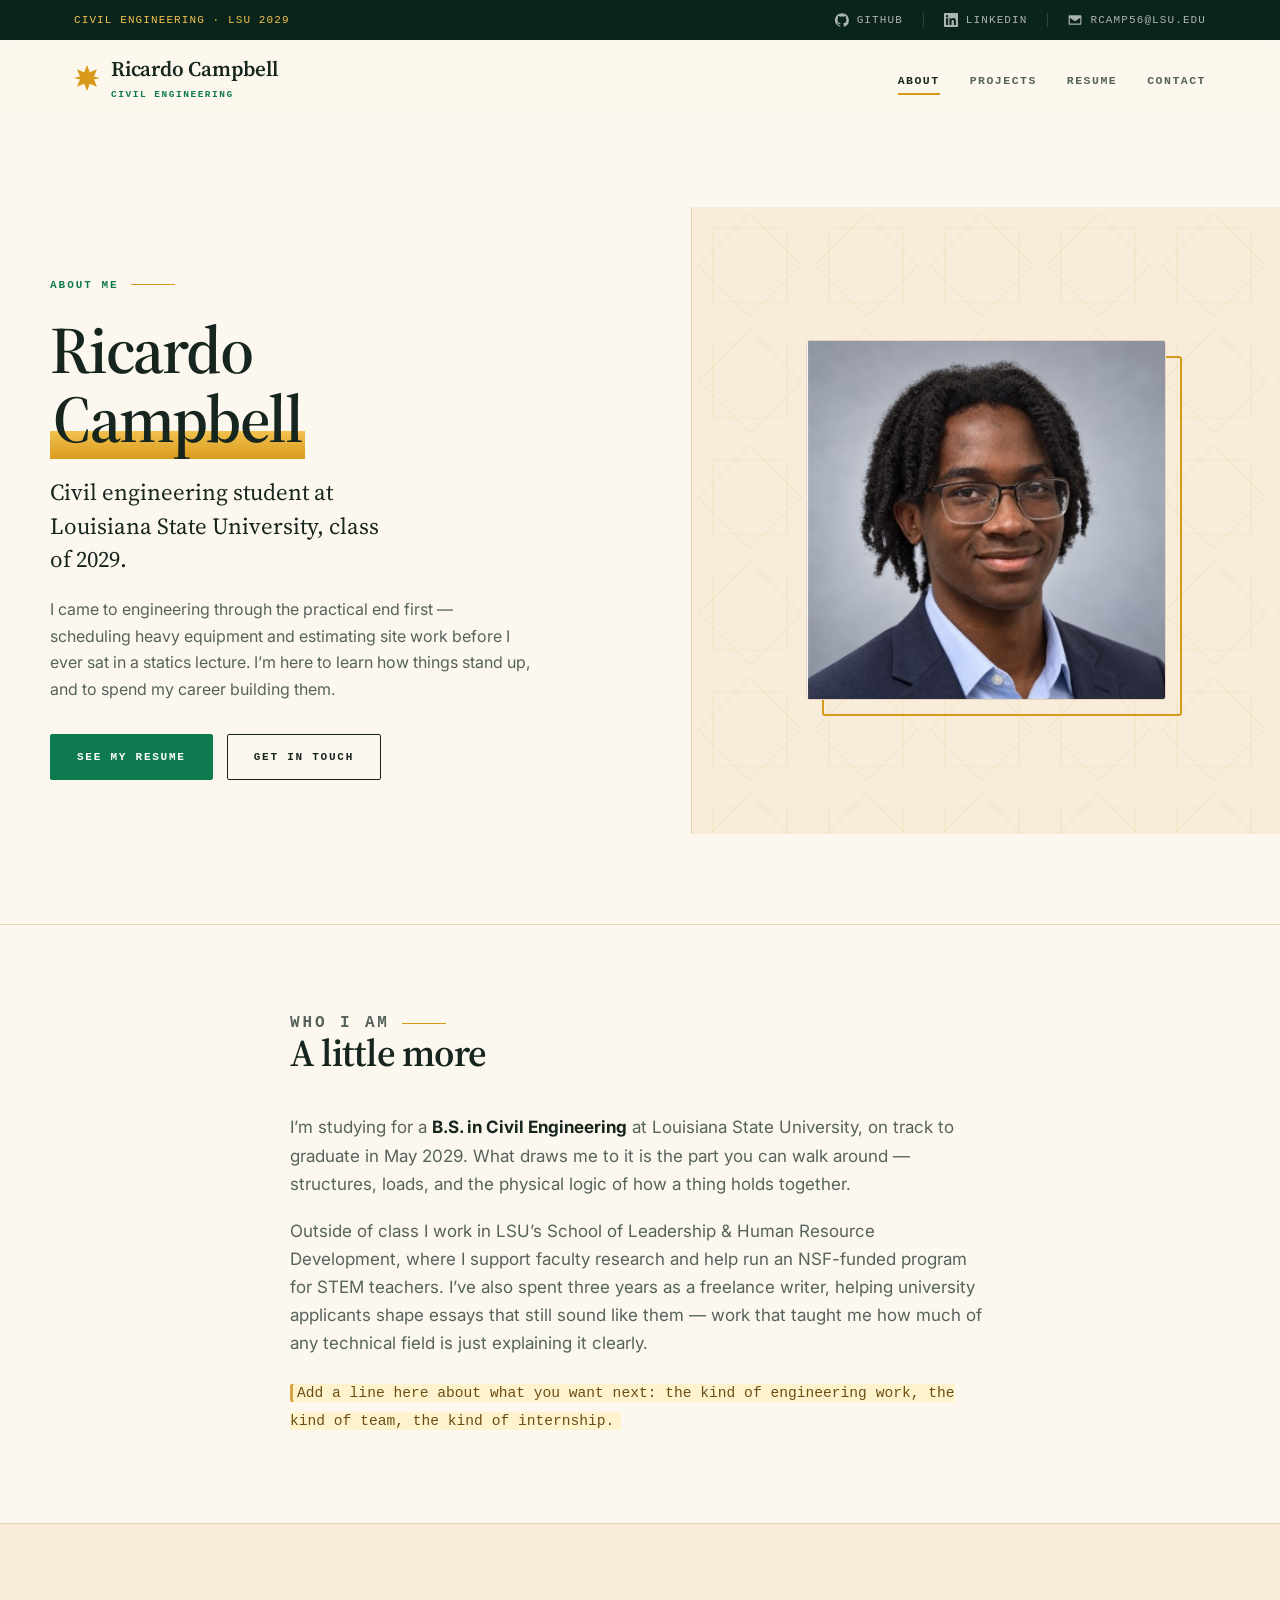
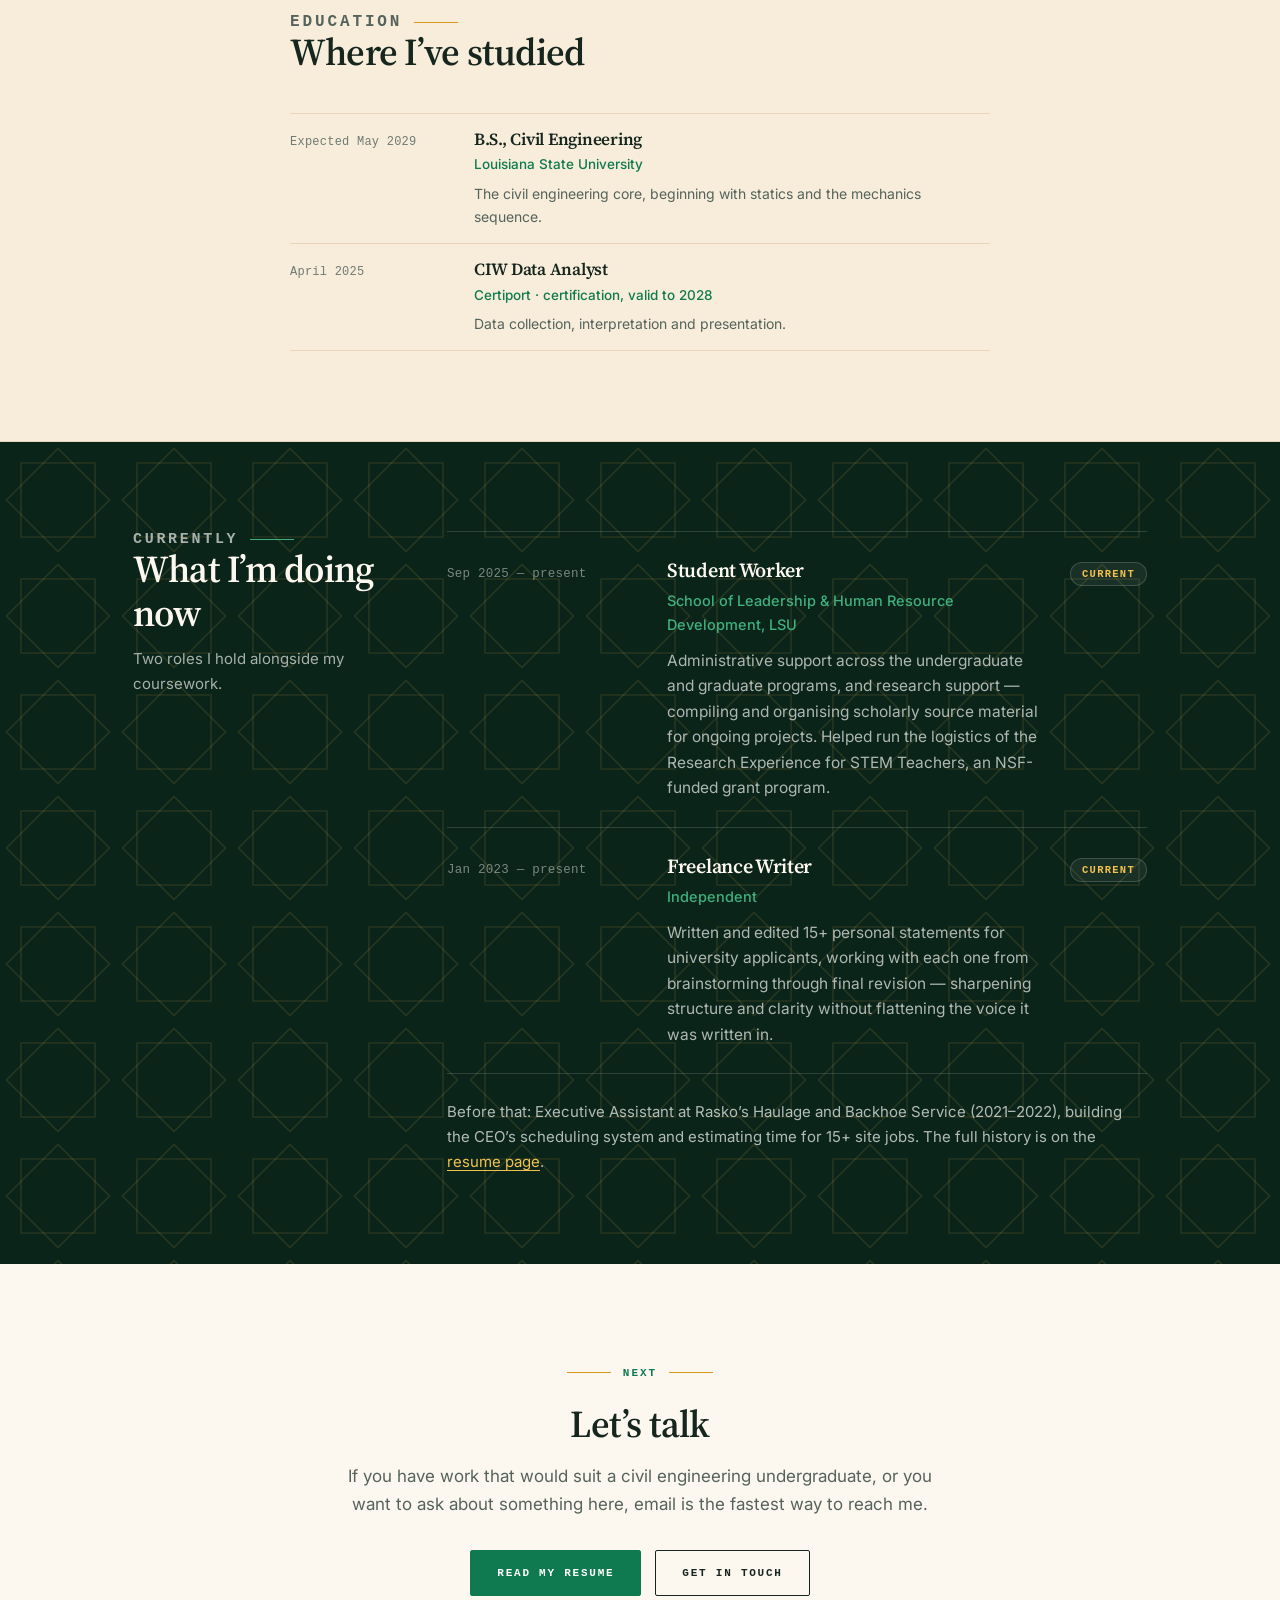
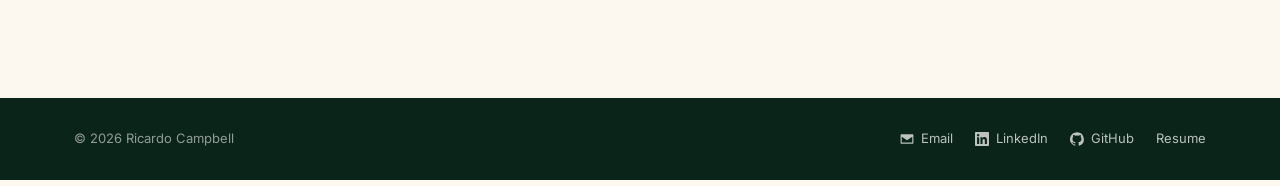
==== index.html @ 8eaf0be9 "Fix two bugs, then add background, width and alignment contrast Bug 1, mine. A nested "-->" inside t" ====
<!DOCTYPE html>
<html lang="en">
<head>
<meta charset="utf-8">
<meta name="viewport" content="width=device-width, initial-scale=1">
<title>Ricardo Campbell — Civil Engineering, LSU</title>
<meta name="description" content="Ricardo Campbell, civil engineering student at Louisiana State University, class of 2029.">
<meta name="robots" content="noindex">
<link rel="icon" href="data:image/svg+xml,<svg xmlns=%22http://www.w3.org/2000/svg%22 viewBox=%220 0 100 100%22><rect width=%22100%22 height=%22100%22 rx=%2218%22 fill=%22%230f7a4f%22/><text x=%2250%22 y=%2272%22 font-size=%2262%22 font-family=%22Georgia,serif%22 font-weight=%22600%22 fill=%22%23f2c14e%22 text-anchor=%22middle%22>R</text></svg>">
<link rel="preconnect" href="https://fonts.googleapis.com">
<link rel="preconnect" href="https://fonts.gstatic.com" crossorigin>
<link rel="stylesheet" href="https://fonts.googleapis.com/css2?family=Inter:wght@400;500;600&family=Source+Serif+4:opsz,wght@8..60,400;8..60,600&display=swap">
<link rel="stylesheet" href="styles.css">
</head>
<body>

<!-- ==================== utility bar ==================== -->
<div class="topbar">
  <div class="wrap">
    <span class="here">Civil Engineering &middot; LSU 2029</span>
    <span class="spacer"></span>
    <a href="https://github.com/Koda876" target="_blank" rel="noopener">
      <svg viewBox="0 0 24 24" aria-hidden="true"><path d="M12 .3a12 12 0 0 0-3.8 23.4c.6.1.8-.3.8-.6v-2c-3.3.7-4-1.6-4-1.6-.6-1.4-1.4-1.8-1.4-1.8-1-.7.1-.7.1-.7 1.2.1 1.8 1.2 1.8 1.2 1 1.8 2.8 1.3 3.5 1 .1-.8.4-1.3.7-1.6-2.7-.3-5.5-1.3-5.5-5.9 0-1.3.5-2.4 1.2-3.2-.1-.3-.5-1.5.1-3.2 0 0 1-.3 3.3 1.2a11.5 11.5 0 0 1 6 0C17.3 4.9 18.3 5.2 18.3 5.2c.6 1.7.2 2.9.1 3.2.8.8 1.2 1.9 1.2 3.2 0 4.6-2.8 5.6-5.5 5.9.4.4.8 1.1.8 2.2v3.3c0 .3.2.7.8.6A12 12 0 0 0 12 .3Z"/></svg>
      GitHub
    </a>
    <span class="sep"></span>
    <a href="https://www.linkedin.com/in/ricardo-campbell-84b669419/" target="_blank" rel="noopener">
      <svg viewBox="0 0 24 24" aria-hidden="true"><path d="M20.45 20.45h-3.56v-5.57c0-1.33-.02-3.04-1.85-3.04-1.85 0-2.14 1.45-2.14 2.94v5.67H9.35V9h3.41v1.56h.05a3.74 3.74 0 0 1 3.37-1.85c3.6 0 4.27 2.37 4.27 5.46v6.28ZM5.34 7.43a2.07 2.07 0 1 1 0-4.14 2.07 2.07 0 0 1 0 4.14Zm1.78 13.02H3.55V9h3.57v11.45ZM22.22 0H1.77C.79 0 0 .77 0 1.72v20.56C0 23.23.79 24 1.77 24h20.45c.98 0 1.78-.77 1.78-1.72V1.72C24 .77 23.2 0 22.22 0Z"/></svg>
      LinkedIn
    </a>
    <span class="sep"></span>
    <a class="mail" href="mailto:rcamp56@lsu.edu">
      <svg viewBox="0 0 24 24" aria-hidden="true"><path d="M2 4h20a1 1 0 0 1 1 1v14a1 1 0 0 1-1 1H2a1 1 0 0 1-1-1V5a1 1 0 0 1 1-1Zm10 7.44L3.6 6H20.4L12 11.44ZM3 8.13V18h18V8.13l-9 5.83-9-5.83Z"/></svg>
      rcamp56@lsu.edu
    </a>
  </div>
</div>

<!-- ==================== masthead ==================== -->
<header class="masthead" id="masthead">
  <div class="wrap">
    <a class="wordmark" href="index.html">
      <!-- eight-point star, the same motif that tiles the patterned panels -->
      <svg viewBox="0 0 48 48" aria-hidden="true"><path d="M24 0l5.2 13.6L42.4 8 37 21.2 48 24l-11 2.8 5.4 13.2-13.2-5.6L24 48l-5.2-13.6L5.6 40 11 26.8 0 24l11-2.8L5.6 8l13.2 5.6L24 0z"/></svg>
      <span>
        <span class="wm-name">Ricardo Campbell</span>
        <span class="wm-sub">Civil Engineering</span>
      </span>
    </a>

    <button class="menu-btn" id="menu-btn" aria-expanded="false" aria-controls="mast-nav">
      <span class="bars" aria-hidden="true"><i></i><i></i><i></i></span> Menu
    </button>

    <nav class="mast-nav" id="mast-nav" aria-label="Main">
      <ul>
        <li><a href="index.html" aria-current="page">About</a></li>
        <li><a href="projects.html">Projects</a></li>
        <li><a href="resume.html">Resume</a></li>
        <li><a href="contact.html">Contact</a></li>
      </ul>
    </nav>
  </div>
</header>

<main>

  <!-- ==================== hero (animates on load, not on scroll) ==================== -->
  <section class="hero">
    <div class="hero-text">
      <p class="eyebrow">About me</p>
      <h1>Ricardo <span class="swash">Campbell</span></h1>
      <p class="lede">
        Civil engineering student at Louisiana State University, class of 2029.
      </p>
      <p class="intro">
        I came to engineering through the practical end first &mdash; scheduling heavy
        equipment and estimating site work before I ever sat in a statics lecture.
        I&rsquo;m here to learn how things stand up, and to spend my career building them.
      </p>
      <div class="btn-row">
        <a class="btn" href="resume.html">See my resume</a>
        <a class="btn ghost" href="contact.html">Get in touch</a>
      </div>
    </div>

    <div class="hero-photo">
      <div class="portrait-frame">
        <img class="portrait" src="assets/portrait.jpg" alt="Ricardo Campbell" width="400" height="400">
      </div>
    </div>
  </section>

  <!-- ==================== about ==================== -->
  <section id="about">
    <div class="wrap narrow">
      <div class="sec-head reveal">
        <p class="sec-label">Who I am</p>
        <h2>A little more</h2>
      </div>

      <div class="prose reveal">
        <p>
          I&rsquo;m studying for a <strong>B.S. in Civil Engineering</strong> at Louisiana
          State University, on track to graduate in May 2029. What draws me to it is the
          part you can walk around &mdash; structures, loads, and the physical logic of how
          a thing holds together.
        </p>
        <p>
          Outside of class I work in LSU&rsquo;s School of Leadership &amp; Human Resource
          Development, where I support faculty research and help run an NSF-funded program
          for STEM teachers. I&rsquo;ve also spent three years as a freelance writer, helping
          university applicants shape essays that still sound like them &mdash; work that
          taught me how much of any technical field is just explaining it clearly.
        </p>
        <p>
          <span class="todo">Add a line here about what you want next: the kind of
          engineering work, the kind of team, the kind of internship.</span>
        </p>
      </div>
    </div>
  </section>

  <!-- ==================== education: the cream step ==================== -->
  <section class="sec-cream" id="education">
    <div class="wrap narrow">
      <div class="sec-head reveal">
        <p class="sec-label">Education</p>
        <h2>Where I&rsquo;ve studied</h2>
      </div>

      <div class="entries compact" data-stagger>
        <div class="entry reveal">
          <div class="when">Expected May 2029</div>
          <div>
            <h3>B.S., Civil Engineering</h3>
            <div class="org">Louisiana State University</div>
            <p>The civil engineering core, beginning with statics and the mechanics sequence.</p>
          </div>
        </div>

        <div class="entry reveal">
          <div class="when">April 2025</div>
          <div>
            <h3>CIW Data Analyst</h3>
            <div class="org">Certiport &middot; certification, valid to 2028</div>
            <p>Data collection, interpretation and presentation.</p>
          </div>
        </div>
      </div>
    </div>
  </section>

  <!-- ==================== currently: the dark step, heading offset left ==================== -->
  <section class="band" id="work">
    <div class="wrap split-head">
      <div class="col-head reveal">
        <p class="sec-label">Currently</p>
        <h2>What I&rsquo;m doing now</h2>
        <p>Two roles I hold alongside my coursework.</p>
      </div>

      <div class="col-body">
      <div class="entries" data-stagger>
        <div class="entry reveal">
          <div class="when">Sep 2025 &mdash; present</div>
          <div>
            <h3>Student Worker</h3>
            <div class="org">School of Leadership &amp; Human Resource Development, LSU</div>
            <p>
              Administrative support across the undergraduate and graduate programs, and
              research support &mdash; compiling and organising scholarly source material for
              ongoing projects. Helped run the logistics of the Research Experience for
              STEM Teachers, an NSF-funded grant program.
            </p>
          </div>
          <div class="badge">Current</div>
        </div>

        <div class="entry reveal">
          <div class="when">Jan 2023 &mdash; present</div>
          <div>
            <h3>Freelance Writer</h3>
            <div class="org">Independent</div>
            <p>
              Written and edited 15+ personal statements for university applicants, working
              with each one from brainstorming through final revision &mdash; sharpening
              structure and clarity without flattening the voice it was written in.
            </p>
          </div>
          <div class="badge">Current</div>
        </div>
      </div>

      <div class="prose reveal" style="margin-top:26px; font-size:15px">
        <p>
          Before that: Executive Assistant at Rasko&rsquo;s Haulage and Backhoe Service
          (2021&ndash;2022), building the CEO&rsquo;s scheduling system and estimating time
          for 15+ site jobs. The full history is on the
          <a href="resume.html">resume page</a>.
        </p>
      </div>
      </div>
    </div>
  </section>

  <!-- ==================== closer: centred, breaking the left margin ==================== -->
  <section class="cta">
    <div class="wrap narrow centered reveal">
      <p class="sec-label">Next</p>
      <h2>Let&rsquo;s talk</h2>
      <div class="prose">
        <p>
          If you have work that would suit a civil engineering undergraduate, or you
          want to ask about something here, email is the fastest way to reach me.
        </p>
      </div>
      <div class="btn-row">
        <a class="btn" href="resume.html">Read my resume</a>
        <a class="btn ghost" href="contact.html">Get in touch</a>
      </div>
    </div>
  </section>

</main>

<footer>
  <div class="wrap">
    <span>&copy; 2026 Ricardo Campbell</span>
    <div class="foot-links">
      <a href="mailto:rcamp56@lsu.edu">
        <svg viewBox="0 0 24 24" aria-hidden="true"><path d="M2 4h20a1 1 0 0 1 1 1v14a1 1 0 0 1-1 1H2a1 1 0 0 1-1-1V5a1 1 0 0 1 1-1Zm10 7.44L3.6 6H20.4L12 11.44ZM3 8.13V18h18V8.13l-9 5.83-9-5.83Z"/></svg>
        Email
      </a>
      <a href="https://www.linkedin.com/in/ricardo-campbell-84b669419/" target="_blank" rel="noopener">
        <svg viewBox="0 0 24 24" aria-hidden="true"><path d="M20.45 20.45h-3.56v-5.57c0-1.33-.02-3.04-1.85-3.04-1.85 0-2.14 1.45-2.14 2.94v5.67H9.35V9h3.41v1.56h.05a3.74 3.74 0 0 1 3.37-1.85c3.6 0 4.27 2.37 4.27 5.46v6.28ZM5.34 7.43a2.07 2.07 0 1 1 0-4.14 2.07 2.07 0 0 1 0 4.14Zm1.78 13.02H3.55V9h3.57v11.45ZM22.22 0H1.77C.79 0 0 .77 0 1.72v20.56C0 23.23.79 24 1.77 24h20.45c.98 0 1.78-.77 1.78-1.72V1.72C24 .77 23.2 0 22.22 0Z"/></svg>
        LinkedIn
      </a>
      <a href="https://github.com/Koda876" target="_blank" rel="noopener">
        <svg viewBox="0 0 24 24" aria-hidden="true"><path d="M12 .3a12 12 0 0 0-3.8 23.4c.6.1.8-.3.8-.6v-2c-3.3.7-4-1.6-4-1.6-.6-1.4-1.4-1.8-1.4-1.8-1-.7.1-.7.1-.7 1.2.1 1.8 1.2 1.8 1.2 1 1.8 2.8 1.3 3.5 1 .1-.8.4-1.3.7-1.6-2.7-.3-5.5-1.3-5.5-5.9 0-1.3.5-2.4 1.2-3.2-.1-.3-.5-1.5.1-3.2 0 0 1-.3 3.3 1.2a11.5 11.5 0 0 1 6 0C17.3 4.9 18.3 5.2 18.3 5.2c.6 1.7.2 2.9.1 3.2.8.8 1.2 1.9 1.2 3.2 0 4.6-2.8 5.6-5.5 5.9.4.4.8 1.1.8 2.2v3.3c0 .3.2.7.8.6A12 12 0 0 0 12 .3Z"/></svg>
        GitHub
      </a>
      <a href="resume.html">Resume</a>
    </div>
  </div>
</footer>

<script src="site.js"></script>
</body>
</html>
---- styles.css ----
/* Ricardo Campbell — portfolio. Shared by every page.

   Layout: a dark utility bar, a wordmark masthead with the navigation in the
   corner, a split hero, then a reading column of roughly 748px. The hero and the
   full-bleed bands keep the wide container; running text does not.

   Motion: reveals on scroll and a sequenced hero on load, all CSS transitions
   and transforms. Nothing moves while you read. Everything is opt-in behind
   prefers-reduced-motion: no-preference, so a reader who asks for less motion
   gets the finished page with no animation at all.

   Colour: Jamaican green and gold, desert parchment, and the lapis-teal of Gulf
   tilework, with a girih eight-point star. Every colour is a custom property
   below, so the whole site re-skins from these few lines. */

:root {
  /* paper */
  --paper:    #fdf8ef;
  --paper-2:  #f7edda;
  --paper-3:  #f2e4cb;
  --line:     #e6d5b8;
  --card:     #fffdf8;

  /* ink */
  --ink:      #16261f;
  --ink-2:    #0b2419;
  --muted:    #55635c;
  --faint:    #6f7a74;

  /* accents. gold is a fill, never small text — use --gold-ink for that. */
  --green:     #0f7a4f;
  --green-lit: #3fb07e;
  --gold:      #d99a1c;
  --gold-lit:  #f2c14e;
  --gold-ink:  #8f6205;
  --lapis:     #17667f;
  --clay:      #a04a26;

  --font-display: "Source Serif 4", "Source Serif Pro", Georgia, serif;
  --font-sans: Inter, system-ui, -apple-system, "Segoe UI", sans-serif;
  --font-mono: ui-monospace, SFMono-Regular, Menlo, Consolas, monospace;

  --nav-h: 77px;       /* sticky masthead, incl. its hairline */
  --wrap: 1180px;      /* chrome, hero, full-bleed bands */
  --measure: 748px;    /* running text: the reading column */
  --gutter: 24px;
  /* left edge of the centred container, used to line the hero text up with it */
  --edge: max(var(--gutter), (100vw - var(--wrap)) / 2);

  /* motion */
  --ease: cubic-bezier(0.16, 0.84, 0.44, 1);
  --reveal: 460ms;
  --hover: 200ms;
  --step: 70ms;        /* stagger between siblings */
}

*, *::before, *::after { box-sizing: border-box; }

html { scroll-behavior: smooth; scroll-padding-top: calc(var(--nav-h) + 16px); }

body {
  margin: 0;
  font: 17px/1.65 var(--font-sans);
  color: var(--ink);
  background: var(--paper);
  -webkit-font-smoothing: antialiased;
  overflow-x: hidden;
}

img { max-width: 100%; height: auto; display: block; }
a { color: inherit; }

.wrap { max-width: var(--wrap); margin: 0 auto; padding: 0 var(--gutter); }
.wrap.narrow { max-width: var(--measure); }

/* ================= motion =================

   Scoped to html.js so a reader without JavaScript never meets a hidden
   element, and to prefers-reduced-motion: no-preference so the reduced-motion
   path is simply the finished page. There is no separate "turn it off" rule to
   forget — the animation is never applied in the first place. */

@media (prefers-reduced-motion: no-preference) {

  html.js .reveal {
    opacity: 0;
    transform: translateY(20px);
    transition:
      opacity var(--reveal) var(--ease),
      transform var(--reveal) var(--ease);
    transition-delay: calc(var(--i, 0) * var(--step));
    will-change: opacity, transform;
  }
  html.js .reveal.in { opacity: 1; transform: none; }
  /* once it has arrived, stop claiming a compositor layer */
  html.js .reveal.in { will-change: auto; }

  /* the hero runs on load, in sequence, rather than waiting for a scroll */
  @keyframes rise {
    from { opacity: 0; transform: translateY(20px); }
    to   { opacity: 1; transform: none; }
  }
  html.js .hero-text > *,
  html.js .hero-photo .portrait-frame {
    opacity: 0;
    animation: rise var(--reveal) var(--ease) forwards;
  }
  html.js .hero-text > *:nth-child(1) { animation-delay:  60ms; }
  html.js .hero-text > *:nth-child(2) { animation-delay: 130ms; }
  html.js .hero-text > *:nth-child(3) { animation-delay: 200ms; }
  html.js .hero-text > *:nth-child(4) { animation-delay: 270ms; }
  html.js .hero-text > *:nth-child(5) { animation-delay: 340ms; }
  html.js .hero-photo .portrait-frame { animation-delay: 160ms; }
}

/* ================= utility bar ================= */

.topbar {
  background: var(--ink-2); color: #ffffffa8;
  font: 11px var(--font-mono); letter-spacing: 0.1em; text-transform: uppercase;
}
.topbar .wrap { display: flex; align-items: center; gap: 20px; min-height: 40px; }
.topbar .spacer { flex: 1; }
.topbar a {
  color: #ffffffa8; text-decoration: none; display: inline-flex; align-items: center; gap: 8px;
  transition: color var(--hover) var(--ease);
}
.topbar a:hover { color: var(--gold-lit); }
.topbar .sep { width: 1px; height: 14px; background: #ffffff26; }
.topbar svg { width: 14px; height: 14px; fill: currentColor; }
.topbar .here { color: var(--gold-lit); }

@media (max-width: 820px) {
  .topbar .wrap { min-height: 38px; justify-content: center; }
  .topbar .here, .topbar .sep, .topbar .mail, .topbar .spacer { display: none; }
}

/* ================= masthead ================= */

.masthead {
  position: sticky; top: 0; z-index: 60;
  background: color-mix(in srgb, var(--paper) 90%, transparent);
  backdrop-filter: saturate(160%) blur(10px);
  border-bottom: 1px solid transparent;
  transition: border-color var(--hover) var(--ease);
}
.masthead.scrolled { border-bottom-color: var(--line); }
.masthead .wrap { display: flex; align-items: center; gap: 24px; min-height: 76px; }

.wordmark { display: inline-flex; align-items: center; gap: 11px; text-decoration: none; }
.wordmark svg { width: 26px; height: 26px; fill: var(--gold); flex: none; }
.wordmark .wm-name { font: 600 21px/1 var(--font-display); letter-spacing: -0.01em; }
.wordmark .wm-sub {
  display: block; font: 600 9.5px var(--font-mono); letter-spacing: 0.16em;
  text-transform: uppercase; color: var(--green); margin-top: 5px;
}

.mast-nav { margin-left: auto; }
.mast-nav ul { list-style: none; display: flex; align-items: center; gap: 30px; margin: 0; padding: 0; }
.mast-nav a {
  position: relative;
  font: 600 11.5px var(--font-mono); letter-spacing: 0.13em; text-transform: uppercase;
  color: var(--muted); text-decoration: none; padding: 6px 0 8px;
  transition: color var(--hover) var(--ease);
}
/* the underline slides out from the left rather than appearing all at once */
.mast-nav a::after {
  content: ""; position: absolute; left: 0; right: 0; bottom: 0; height: 2px;
  background: var(--gold); transform: scaleX(0); transform-origin: left;
  transition: transform var(--hover) var(--ease);
}
.mast-nav a:hover, .mast-nav a[aria-current="page"] { color: var(--ink); }
.mast-nav a:hover::after, .mast-nav a[aria-current="page"]::after { transform: scaleX(1); }

.menu-btn {
  display: none; margin-left: auto; align-items: center; gap: 10px;
  background: none; border: 0; cursor: pointer; padding: 8px 0;
  font: 600 11.5px var(--font-mono); letter-spacing: 0.13em; text-transform: uppercase; color: var(--ink);
}
.menu-btn .bars { display: grid; gap: 4px; }
.menu-btn .bars i { display: block; width: 22px; height: 2px; background: var(--ink); }

@media (max-width: 820px) {
  :root { --nav-h: 65px; }
  .masthead .wrap { min-height: 64px; }
  .menu-btn { display: inline-flex; }
  .mast-nav {
    display: none; position: absolute; left: 0; right: 0; top: 100%;
    background: var(--paper); border-bottom: 1px solid var(--line);
    padding: 8px var(--gutter) 18px;
  }
  .mast-nav.open { display: block; }
  .mast-nav ul { flex-direction: column; align-items: stretch; gap: 0; }
  .mast-nav a { display: block; padding: 14px 0; border-bottom: 1px solid var(--line); }
  .mast-nav a::after { display: none; }
  .mast-nav a:hover, .mast-nav a[aria-current="page"] { color: var(--green); }
}

/* ================= hero ================= */

.hero {
  display: grid; grid-template-columns: 1fr minmax(0, 46%);
  align-items: stretch; border-bottom: 1px solid var(--line);
}
.hero-text {
  padding: clamp(56px, 8vh, 100px) clamp(32px, 4vw, 72px) clamp(44px, 6vh, 72px) var(--edge);
  display: flex; flex-direction: column; justify-content: center;
}
.eyebrow, .sec-label {
  display: flex; align-items: center; gap: 12px;
  font: 600 11px var(--font-mono); letter-spacing: 0.18em; text-transform: uppercase;
  color: var(--green); margin: 0 0 24px;
}
.eyebrow::after, .sec-label::after { content: ""; height: 1px; width: 44px; background: var(--gold); flex: none; }

.hero h1 {
  font: 600 clamp(40px, 5.2vw, 72px)/1.05 var(--font-display);
  letter-spacing: -0.03em; margin: 0 0 22px; max-width: 14ch;
}
.swash {
  background-image: linear-gradient(transparent 64%, var(--gold-lit) 64%, var(--gold) 95%, transparent 95%);
  padding: 0 3px;
  /* so a swash that wraps gets a clean edge on each line rather than one sliced box */
  -webkit-box-decoration-break: clone;
  box-decoration-break: clone;
}
.hero .lede {
  font: 400 clamp(19px, 2.1vw, 23px)/1.45 var(--font-display);
  color: var(--ink); margin: 0 0 20px; max-width: 30ch;
}
.hero p.intro { margin: 0; color: var(--muted); font-size: 16px; max-width: 48ch; }

/* the portrait panel, bleeding to the right edge */
.hero-photo {
  position: relative; display: grid; place-items: center;
  padding: clamp(40px, 6vh, 72px) clamp(24px, 3vw, 56px);
  background-color: var(--paper-2);
  background-image: url("data:image/svg+xml,%3Csvg xmlns='http://www.w3.org/2000/svg' width='72' height='72' viewBox='0 0 72 72'%3E%3Cg fill='none' stroke='%23d99a1c' stroke-opacity='0.07' stroke-width='1'%3E%3Cpath d='M36 4 68 36 36 68 4 36Z'/%3E%3Cpath d='M13 13h46v46H13Z'/%3E%3C/g%3E%3C/svg%3E");
  background-size: 116px 116px;
  border-left: 1px solid var(--line);
}
.portrait-frame { position: relative; width: min(100%, 360px); isolation: isolate; }
.portrait-frame::after {
  content: ""; position: absolute; inset: 16px -16px -16px 16px;
  border: 2px solid var(--gold); border-radius: 3px; z-index: -1;
}
.portrait {
  width: 100%; aspect-ratio: 1 / 1; object-fit: cover;
  border-radius: 3px; border: 1px solid var(--line); background: var(--paper-3);
}

@media (max-width: 900px) {
  .hero { grid-template-columns: 1fr; }
  .hero-text { padding: 48px var(--gutter) 40px; order: 2; }
  .hero-photo { order: 1; border-left: 0; border-bottom: 1px solid var(--line); padding: 40px var(--gutter); }
  .portrait-frame { width: min(100%, 260px); }
  .hero h1, .hero .lede { max-width: none; }
}

/* ================= shared type ================= */

h2, h3 { font-family: var(--font-display); font-weight: 600; letter-spacing: -0.02em; line-height: 1.14; margin: 0; }
h2 { font-size: clamp(28px, 3.3vw, 38px); }
h3 { font-size: 20px; line-height: 1.28; letter-spacing: -0.015em; }

section { padding: clamp(58px, 7vw, 92px) 0; }

.prose { color: var(--muted); }
.prose p { margin: 0 0 1.15em; }
.prose p:last-child { margin-bottom: 0; }
.prose a { color: var(--green); text-underline-offset: 3px; transition: color var(--hover) var(--ease); }
.prose a:hover { color: var(--ink); }
.prose strong { color: var(--ink); }
.rule { border: 0; border-top: 1px solid var(--line); margin: 0; }

.sec-head { margin-bottom: 38px; }
.sec-head h2 { margin-bottom: 14px; }
.sec-head p { margin: 0; color: var(--muted); font-size: 16px; }

/* ---------- buttons ---------- */

.btn {
  display: inline-flex; align-items: center; gap: 12px;
  font: 600 11px var(--font-mono); letter-spacing: 0.16em; text-transform: uppercase;
  text-decoration: none; padding: 16px 26px; border-radius: 2px;
  border: 1px solid var(--green); background: var(--green); color: #fff;
  transition:
    background-color var(--hover) var(--ease),
    border-color var(--hover) var(--ease),
    color var(--hover) var(--ease),
    transform var(--hover) var(--ease),
    box-shadow var(--hover) var(--ease);
}
.btn:hover { background: var(--ink-2); border-color: var(--ink-2); transform: translateY(-2px); box-shadow: 0 6px 16px #16261f1f; }
.btn.ghost { background: transparent; color: var(--ink); border-color: var(--ink); }
.btn.ghost:hover { border-color: var(--gold); background: var(--paper-2); color: var(--ink); }
.btn.on-dark { background: var(--gold); border-color: var(--gold); color: var(--ink-2); }
.btn.on-dark:hover { background: var(--gold-lit); border-color: var(--gold-lit); color: var(--ink-2); }
.btn.on-dark.ghost { background: transparent; color: var(--paper); border-color: #ffffff4d; }
.btn.on-dark.ghost:hover { border-color: var(--gold-lit); color: var(--gold-lit); background: transparent; }
.btn-row { display: flex; flex-wrap: wrap; gap: 14px; margin-top: 32px; }

:where(a, button):focus-visible { outline: 2px solid var(--lapis); outline-offset: 3px; border-radius: 2px; }

/* ================= entry rows =================
   The full treatment, used by Currently: dates, title, org, description, pill. */

.entries { border-top: 1px solid var(--line); }
.entry {
  display: grid; grid-template-columns: 190px 1fr auto; gap: 30px; align-items: baseline;
  padding: 26px 0; border-bottom: 1px solid var(--line);
}
.entry .when { font: 12.5px var(--font-mono); color: var(--faint); letter-spacing: 0.02em; }
.entry h3 { margin-bottom: 5px; }
.entry .org { font-size: 14.5px; color: var(--green); font-weight: 500; }
.entry p { margin: 11px 0 0; font-size: 15.5px; color: var(--muted); max-width: 62ch; }
.entry .badge {
  font: 600 10.5px var(--font-mono); letter-spacing: 0.12em; text-transform: uppercase;
  color: var(--gold-ink); background: var(--paper-3); border: 1px solid var(--line);
  padding: 5px 11px; border-radius: 100px; white-space: nowrap;
}

/* The compact treatment, used by Education: no pills, smaller rows, tighter
   spacing, so the two sections do not read as the same component twice. */
.entries.compact .entry {
  grid-template-columns: 160px 1fr; gap: 24px; padding: 15px 0; align-items: baseline;
}
.entries.compact .entry h3 { font-size: 17px; margin-bottom: 3px; }
.entries.compact .entry .org { font-size: 13.5px; }
.entries.compact .entry p { margin-top: 6px; font-size: 14px; }
.entries.compact .entry .when { font-size: 12px; }

@media (max-width: 760px) {
  .entry { grid-template-columns: 1fr; gap: 9px; }
  .entry .badge { justify-self: start; }
  .entries.compact .entry { grid-template-columns: 1fr; gap: 5px; }
}

/* ================= dark band ================= */

.band {
  background-color: var(--ink-2);
  background-image: url("data:image/svg+xml,%3Csvg xmlns='http://www.w3.org/2000/svg' width='72' height='72' viewBox='0 0 72 72'%3E%3Cg fill='none' stroke='%23f2c14e' stroke-opacity='0.11' stroke-width='1'%3E%3Cpath d='M36 4 68 36 36 68 4 36Z'/%3E%3Cpath d='M13 13h46v46H13Z'/%3E%3C/g%3E%3C/svg%3E");
  background-size: 116px 116px;
  color: var(--paper);
}
.band .sec-label { color: var(--gold-lit); }
.band .sec-label::after { background: var(--green-lit); }
.band h2, .band h3 { color: var(--paper); }
.band .prose, .band .sec-head p { color: #ffffffb0; }
.band .prose strong { color: var(--gold-lit); }

/* ================= resume page ================= */

/* one screen: the viewer takes whatever height is left after the bars, so the
   page itself never scrolls */
body.resume-body { display: flex; flex-direction: column; min-height: 100vh; min-height: 100dvh; }
body.resume-body > footer { margin-top: auto; }

.resume-page { padding: clamp(28px, 3vw, 44px) 0; display: flex; flex: 1; min-height: 0; }
.resume-page > .wrap { display: flex; flex-direction: column; flex: 1; min-height: 0; }
.resume-bar {
  display: flex; align-items: center; justify-content: space-between;
  gap: 20px; flex-wrap: wrap; margin-bottom: 26px;
}
.resume-bar .who { margin: 0; font-size: 15px; color: var(--muted); }
.resume-bar .btn-row { margin-top: 0; }

.pdf-frame {
  border: 1px solid var(--line); border-radius: 3px; overflow: hidden;
  background: var(--paper-3); box-shadow: 0 14px 40px #16261f1f;
}
.pdf-frame .bar {
  display: flex; align-items: center; gap: 8px;
  padding: 10px 14px; background: var(--paper-2); border-bottom: 1px solid var(--line);
  font: 11px var(--font-mono); color: var(--faint); letter-spacing: 0.06em;
}
.pdf-frame .bar .dot { width: 9px; height: 9px; border-radius: 50%; flex: none; }
.pdf-frame .bar .dot:nth-child(1) { background: var(--clay); }
.pdf-frame .bar .dot:nth-child(2) { background: var(--gold); }
.pdf-frame .bar .dot:nth-child(3) { background: var(--green-lit); }
.pdf-frame .bar span { margin-left: 8px; }
.pdf-viewer { width: 100%; height: 640px; border: 0; display: block; background: var(--paper-3); }

.resume-page .pdf-frame { flex: 1; display: flex; flex-direction: column; min-height: 0; }
.resume-page .pdf-frame .bar { flex: none; }
.resume-page .pdf-viewer { flex: 1; height: auto; min-height: 300px; }

/* phones and tablets render embedded PDFs badly, so show a card instead */
.pdf-fallback { display: none; padding: 36px 26px; text-align: center; }
.pdf-fallback .doc {
  width: 58px; height: 74px; margin: 0 auto 18px; border-radius: 2px;
  border: 1px solid var(--line); background: var(--card);
  display: grid; align-content: center; gap: 6px; padding: 0 12px;
}
.pdf-fallback .doc i { display: block; height: 2px; background: var(--line); }
.pdf-fallback .doc i:nth-child(2) { width: 70%; }
.pdf-fallback .doc i:nth-child(4) { width: 55%; }
.pdf-fallback p { margin: 0 0 20px; font-size: 14.5px; color: var(--muted); }

@media (max-width: 900px) {
  .pdf-viewer { display: none; }
  .pdf-fallback { display: block; }
}

/* ================= contact ================= */

.contact-page { padding: clamp(40px, 5vw, 72px) 0 clamp(56px, 7vw, 96px); }
.contact-grid { display: grid; grid-template-columns: 1fr 1fr; gap: clamp(32px, 5vw, 56px); align-items: start; }
.links { list-style: none; margin: 0; padding: 0; }
.links li { border-top: 1px solid var(--line); }
.links li:last-child { border-bottom: 1px solid var(--line); }
.links a {
  display: flex; justify-content: space-between; align-items: center; gap: 16px;
  padding: 18px 2px; text-decoration: none; font-size: 15.5px;
  transition: color var(--hover) var(--ease), padding-left var(--hover) var(--ease);
}
.links a:hover { color: var(--green); padding-left: 10px; }
.links .what { color: var(--faint); font: 12px var(--font-mono); letter-spacing: 0.08em; text-transform: uppercase; }

.contact-note {
  margin-top: 30px; padding: 20px 22px; border-radius: 3px;
  background: var(--paper-2); border: 1px solid var(--line);
  font-size: 14.5px; color: var(--muted);
}
.contact-note strong { color: var(--ink); }

@media (max-width: 860px) { .contact-grid { grid-template-columns: 1fr; } }

/* ================= footer ================= */

footer {
  background: var(--ink-2); color: #ffffff8c;
  padding: 30px 0; font-size: 13px;
}
footer .wrap { display: flex; justify-content: space-between; gap: 18px; flex-wrap: wrap; }
footer a { color: #ffffffb8; text-decoration: none; transition: color var(--hover) var(--ease); }
footer a:hover { color: var(--gold-lit); }
.foot-links { display: flex; gap: 22px; flex-wrap: wrap; }
.foot-links a { display: inline-flex; align-items: center; gap: 7px; }
.foot-links svg { width: 14px; height: 14px; fill: currentColor; }

/* ================= inner page headers ================= */

.page-head {
  position: relative; overflow: hidden;
  padding: calc(var(--nav-h) + clamp(26px, 3.5vw, 48px)) 0 clamp(40px, 5vw, 60px);
  border-bottom: 1px solid var(--line);
  background-color: var(--paper-2);
  background-image: url("data:image/svg+xml,%3Csvg xmlns='http://www.w3.org/2000/svg' width='72' height='72' viewBox='0 0 72 72'%3E%3Cg fill='none' stroke='%23d99a1c' stroke-opacity='0.07' stroke-width='1'%3E%3Cpath d='M36 4 68 36 36 68 4 36Z'/%3E%3Cpath d='M13 13h46v46H13Z'/%3E%3C/g%3E%3C/svg%3E");
  background-size: 116px 116px;
}
.page-head h1 { font: 600 clamp(36px, 4.6vw, 56px)/1.06 var(--font-display); letter-spacing: -0.03em; margin: 0 0 18px; }
.page-head p { margin: 0; color: var(--muted); font-size: 17px; }

/* ================= projects ================= */

/* a status panel for a section with nothing published in it yet */
.status-panel {
  border: 1px solid var(--line); border-left: 3px solid var(--gold);
  border-radius: 3px; background: var(--card);
  padding: clamp(28px, 4vw, 40px) clamp(24px, 3vw, 36px);
}
.status-panel .sec-label { margin-bottom: 16px; }
.status-panel h2 { font-size: clamp(22px, 2.6vw, 28px); margin-bottom: 14px; }
.status-panel p { margin: 0 0 1em; color: var(--muted); font-size: 16px; }
.status-panel p:last-of-type { margin-bottom: 0; }

/* project cards: visual objects, not list rows */
.p-grid { display: grid; grid-template-columns: repeat(2, minmax(0, 1fr)); gap: 26px; }
@media (max-width: 760px) { .p-grid { grid-template-columns: 1fr; } }

.p-card {
  display: flex; flex-direction: column;
  background: var(--card); border: 1px solid var(--line); border-radius: 3px;
  overflow: hidden; text-decoration: none; color: inherit;
  transition:
    transform var(--hover) var(--ease),
    box-shadow var(--hover) var(--ease),
    border-color var(--hover) var(--ease);
}
a.p-card:hover, a.p-card:focus-visible {
  transform: translateY(-4px);
  box-shadow: 0 14px 34px #16261f1f;
  border-color: var(--green);
}
.p-shot {
  width: 100%; aspect-ratio: 16 / 10; object-fit: cover; display: block;
  background: var(--paper-3); border-bottom: 1px solid var(--line);
}
/* stand-in until a real photograph exists */
.p-shot.placeholder {
  display: grid; place-items: center;
  background-color: var(--paper-3);
  background-image: url("data:image/svg+xml,%3Csvg xmlns='http://www.w3.org/2000/svg' width='72' height='72' viewBox='0 0 72 72'%3E%3Cg fill='none' stroke='%23d99a1c' stroke-opacity='0.13' stroke-width='1'%3E%3Cpath d='M36 4 68 36 36 68 4 36Z'/%3E%3Cpath d='M13 13h46v46H13Z'/%3E%3C/g%3E%3C/svg%3E");
  background-size: 116px 116px;
  font: 600 10.5px var(--font-mono); letter-spacing: 0.16em; text-transform: uppercase;
  color: var(--faint);
}
.p-body { padding: 24px 24px 22px; display: flex; flex-direction: column; flex: 1; }
.p-body h3 { margin-bottom: 10px; }
.p-body > p { margin: 0 0 18px; color: var(--muted); font-size: 15.5px; }
.p-tags { display: flex; flex-wrap: wrap; gap: 7px; margin: 0 0 20px; padding: 0; list-style: none; }
.p-tags li {
  font: 11px var(--font-mono); letter-spacing: 0.06em;
  color: var(--lapis); background: var(--paper-2);
  border: 1px solid var(--line); border-radius: 100px; padding: 4px 11px;
}
.p-foot {
  margin-top: auto; padding-top: 16px; border-top: 1px solid var(--line);
  display: flex; align-items: center; justify-content: space-between; gap: 14px; flex-wrap: wrap;
}
.p-foot .go {
  font: 600 11px var(--font-mono); letter-spacing: 0.14em; text-transform: uppercase;
  color: var(--green); text-decoration: none;
  transition: color var(--hover) var(--ease);
}
a.p-card:hover .p-foot .go { color: var(--ink-2); }
.p-foot .pdf {
  font: 11px var(--font-mono); letter-spacing: 0.08em; text-transform: uppercase; color: var(--faint);
}

/* ================= project detail page ================= */

.case { padding: clamp(50px, 6vw, 80px) 0; }
.case-section + .case-section { margin-top: clamp(44px, 5vw, 68px); }
.case-section h2 { font-size: clamp(24px, 2.8vw, 30px); margin-bottom: 16px; }
.case-section .prose { font-size: 16.5px; }

.figure { margin: 26px 0 0; }
.figure img, .figure .stand-in {
  width: 100%; border: 1px solid var(--line); border-radius: 3px; background: var(--paper-3);
}
.figure .stand-in {
  aspect-ratio: 4 / 3; display: grid; place-items: center; text-align: center; padding: 24px;
  font: 600 10.5px var(--font-mono); letter-spacing: 0.16em; text-transform: uppercase;
  color: var(--faint); line-height: 1.8;
}
.figure figcaption {
  margin-top: 10px; font-size: 13.5px; color: var(--faint);
  padding-left: 12px; border-left: 2px solid var(--gold);
}

/* an error and its resolution, as a pair */
.fixes { list-style: none; margin: 22px 0 0; padding: 0; }
.fixes li {
  padding: 18px 0; border-top: 1px solid var(--line);
}
.fixes li:last-child { border-bottom: 1px solid var(--line); }
.fixes .what {
  font: 600 11px var(--font-mono); letter-spacing: 0.12em; text-transform: uppercase;
  color: var(--clay); margin: 0 0 7px;
}
.fixes .how { margin: 8px 0 0; font-size: 15.5px; color: var(--muted); }
.fixes .how::before {
  content: "Resolved"; display: inline-block; margin-right: 9px;
  font: 600 10.5px var(--font-mono); letter-spacing: 0.12em; text-transform: uppercase;
  color: var(--green);
}
.fixes h3 { font-size: 17px; }

/* ---------- editorial placeholder marker ----------
   Anything wrapped in .todo is text I guessed at. Search the HTML for
   "todo" to find every one of them. Delete the span, keep your words. */

.todo {
  background: #fff3cd; box-shadow: inset 3px 0 0 #d9a441; color: #6b4e16;
  padding: 1px 7px; font-family: var(--font-mono); font-size: 0.86em;
  border-radius: 2px;
}


/* ==================================================================
   RHYTHM PASS
   Background alternation, width variation and asymmetry. No new
   colours and no new typefaces — everything below reuses the tokens
   already declared at the top of this file.
   ================================================================== */

/* ---------- section backgrounds, full bleed ---------- */
/* Sections are already full width, so the tint runs edge to edge while the
   text inside stays on the 748px measure. That contrast is the point. */

.sec-cream {
  background: var(--paper-2);
  border-block: 1px solid var(--line);
}

/* .band (deep green, girih tiled) is declared above and is the dark step in
   the rhythm. These make its contents legible on the dark ground. */
.band .entries { border-top-color: #ffffff24; }
.band .entry { border-bottom-color: #ffffff24; }
.band .entry .when { color: #ffffff73; }
.band .entry .org { color: var(--green-lit); }
.band .entry p { color: #ffffffab; }
.band .entry .badge {
  color: var(--gold-lit); background: #ffffff0f; border-color: #ffffff29;
}
.band .rule { border-top-color: #ffffff24; }
.band a:not(.btn) { color: var(--gold-lit); }

/* ---------- width variation ---------- */
/* Running text sits on --measure; media and dividers are allowed to be wider.
   Alternating the two is what stops the page reading as one long column. */

.media-wide { max-width: var(--wrap); margin-inline: auto; padding-inline: var(--gutter); }
.media-bleed { width: 100%; }

.divider-wide {
  max-width: var(--wrap); margin: 0 auto; padding-inline: var(--gutter);
}
.divider-wide hr { border: 0; border-top: 1px solid var(--line); margin: 0; }

/* ---------- asymmetry 1: heading in a narrow left column ---------- */

.split-head {
  display: grid;
  grid-template-columns: 250px minmax(0, 700px);
  gap: clamp(32px, 5vw, 64px);
  justify-content: center;
}
.split-head .col-head { position: sticky; top: calc(var(--nav-h) + 32px); }
.split-head .col-head h2 { margin-bottom: 12px; }
.split-head .col-head p { margin: 0; font-size: 15px; color: var(--muted); }
.band .split-head .col-head p { color: #ffffffa3; }

@media (max-width: 900px) {
  .split-head { grid-template-columns: 1fr; }
  .split-head .col-head { position: static; margin-bottom: 8px; }
}

/* ---------- asymmetry 2: a centred section ---------- */

.centered { text-align: center; }
.centered .sec-label, .centered .eyebrow { justify-content: center; }
/* a rule on both sides, so a centred label stays symmetrical */
.centered .sec-label::before, .centered .eyebrow::before {
  content: ""; height: 1px; width: 44px; background: var(--gold); flex: none;
}
.centered .prose { margin-inline: auto; }
.centered .btn-row { justify-content: center; }
.centered h2 { margin-inline: auto; }

/* ---------- closing call to action ---------- */

.cta { padding: clamp(64px, 8vw, 104px) 0; }
.cta h2 { margin-bottom: 16px; }
.cta .prose { max-width: 54ch; }

/* ---------- asymmetry 3: media that outruns the text column ---------- */
/* The image is wider than the paragraph beneath it and hangs further to one
   side, which breaks the single left margin running down the page. */

.offset-right { max-width: calc(var(--measure) + 180px); margin-inline: auto; }
@media (min-width: 1100px) {
  .offset-right { margin-left: calc(50% - var(--measure) / 2); margin-right: 0; }
}

/* ---------- projects: the drawing leads ---------- */

.p-feature-shot {
  width: 100%; display: block;
  aspect-ratio: 16 / 9; object-fit: cover;
  border: 1px solid var(--line); border-radius: 3px;
  background: var(--paper-3);
  box-shadow: 0 18px 44px #16261f14;
}
.p-feature-body { margin-top: clamp(28px, 3.5vw, 44px); }
.p-feature-body .tagrow {
  display: flex; flex-wrap: wrap; gap: 8px; margin: 0 0 18px; padding: 0; list-style: none;
}
.p-feature-body .tagrow li {
  font: 11px var(--font-mono); letter-spacing: 0.08em;
  color: var(--lapis); background: var(--paper-2);
  border: 1px solid var(--line); border-radius: 100px; padding: 5px 12px;
}
.p-feature-body .tagrow li.state {
  color: var(--gold-ink); background: var(--paper-3); border-color: var(--gold);
}
.p-feature-body h2 { margin-bottom: 16px; }
.p-feature-body .prose { max-width: 62ch; }
.p-feature-cap {
  margin-top: 12px; font-size: 13px; color: var(--faint);
  padding-left: 12px; border-left: 2px solid var(--gold);
}

/* ---------- the plan as a decorative ground ---------- */
/* Swap assets/projects/plan-line.svg for a line export of the finished
   drawing and this becomes specific to the work. Opacity is kept low enough
   that body text over it still clears contrast comfortably. */

.page-head.with-drawing { background-image: none; background-color: var(--paper-2); }
.page-head.with-drawing::before {
  content: "";
  position: absolute; inset: 0;
  background-image: url("assets/projects/plan-line.svg");
  background-repeat: no-repeat;
  background-position: right -60px center;
  background-size: auto 150%;
  opacity: 0.07;
  pointer-events: none;
}
.page-head.with-drawing > .wrap { position: relative; z-index: 1; }

@media (max-width: 900px) {
  .page-head.with-drawing::before { background-position: right -180px center; opacity: 0.05; }
}
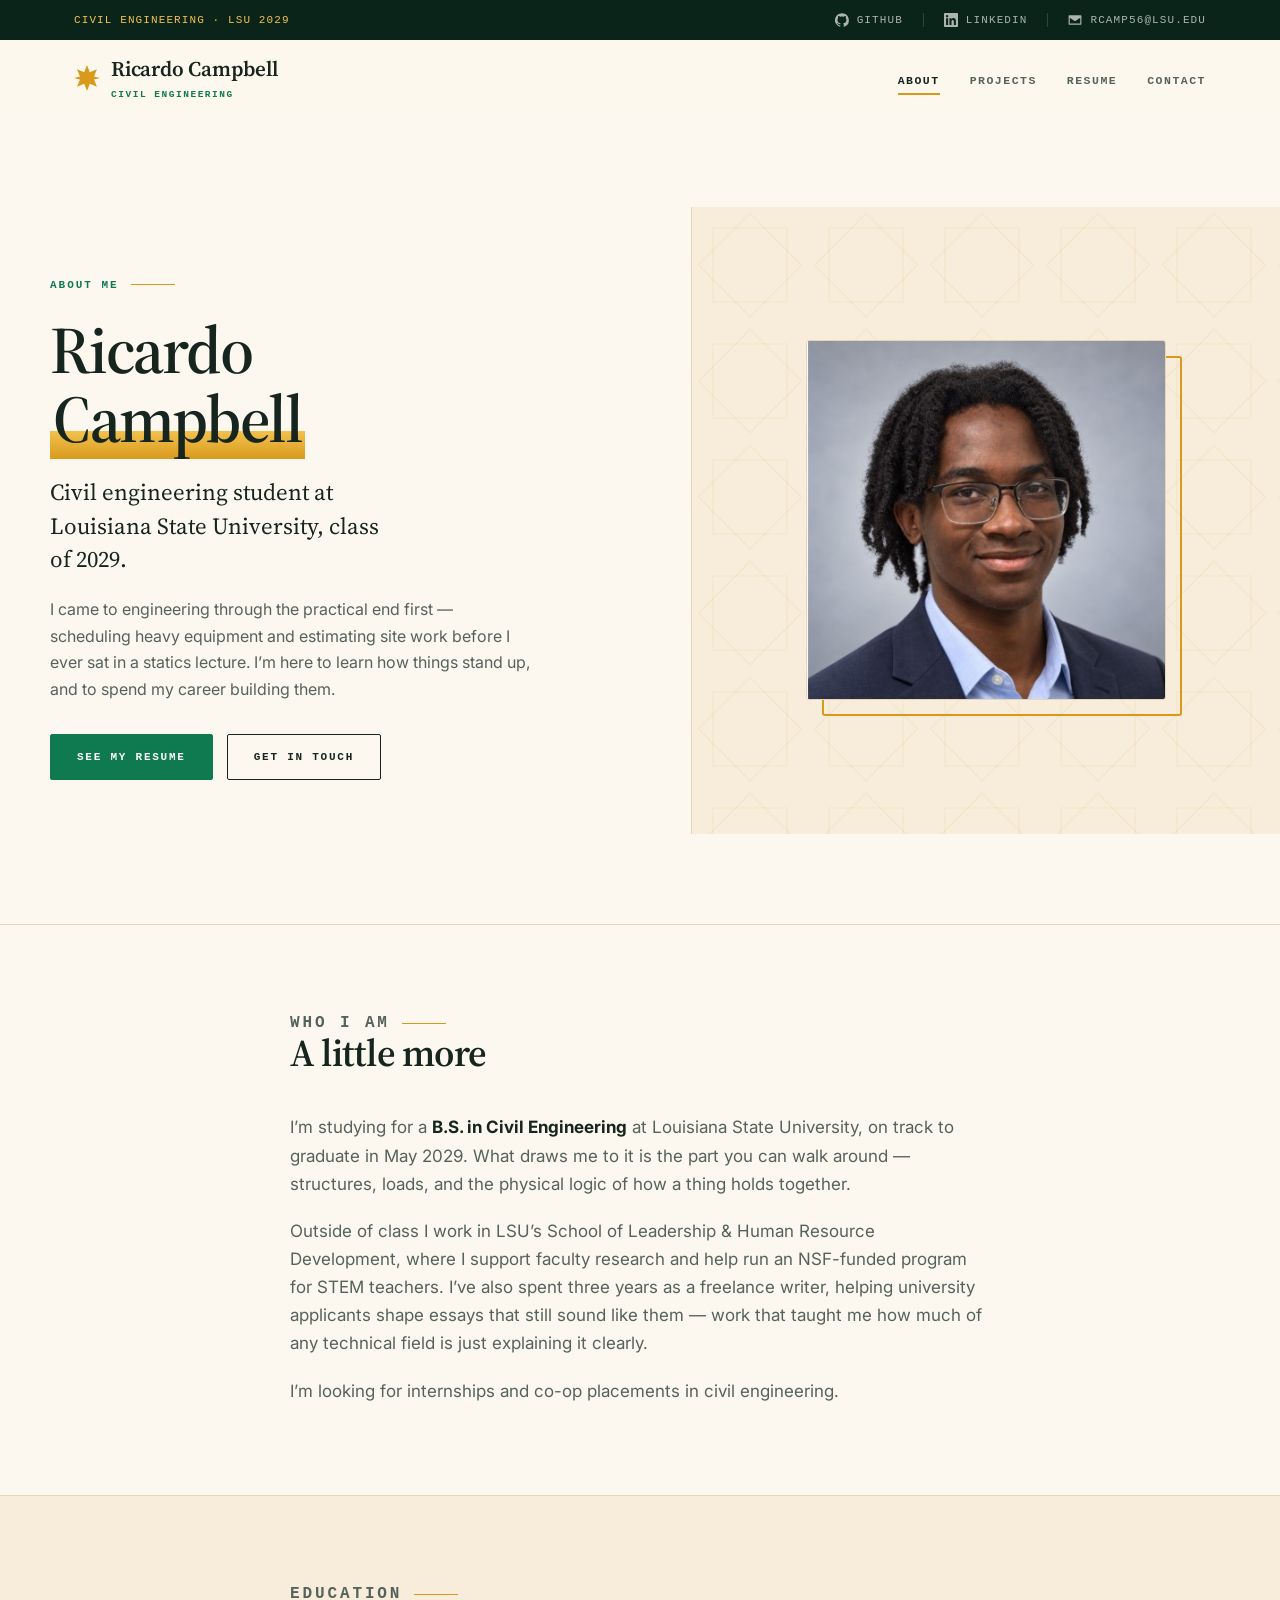
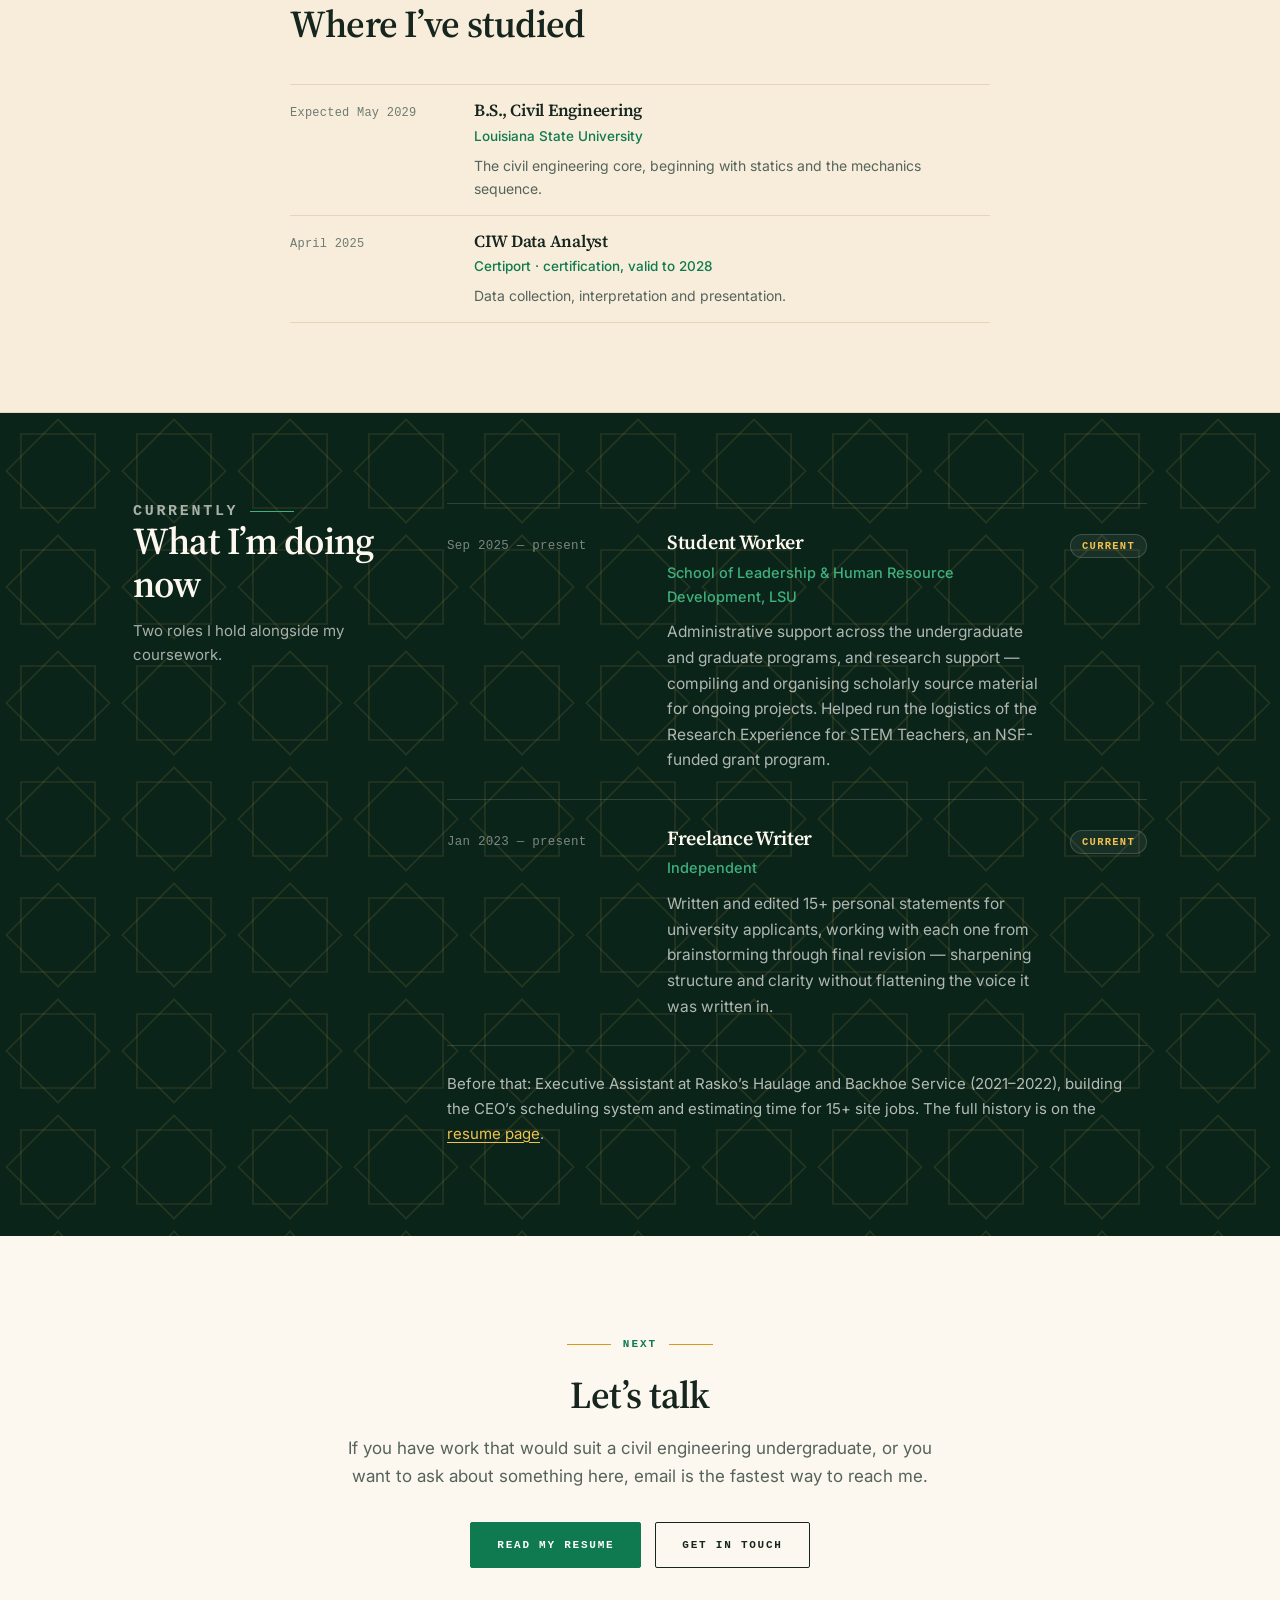
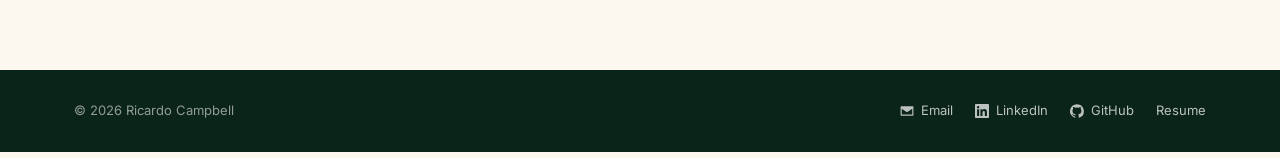
==== commit 88a813c5: "Clear the last placeholders from About, Contact and the drawing About and Contact each still carried" ====
--- a/index.html
+++ b/index.html
@@ -114,8 +114,7 @@
           taught me how much of any technical field is just explaining it clearly.
         </p>
         <p>
-          <span class="todo">Add a line here about what you want next: the kind of
-          engineering work, the kind of team, the kind of internship.</span>
+          I&rsquo;m looking for internships and co-op placements in civil engineering.
         </p>
       </div>
     </div>
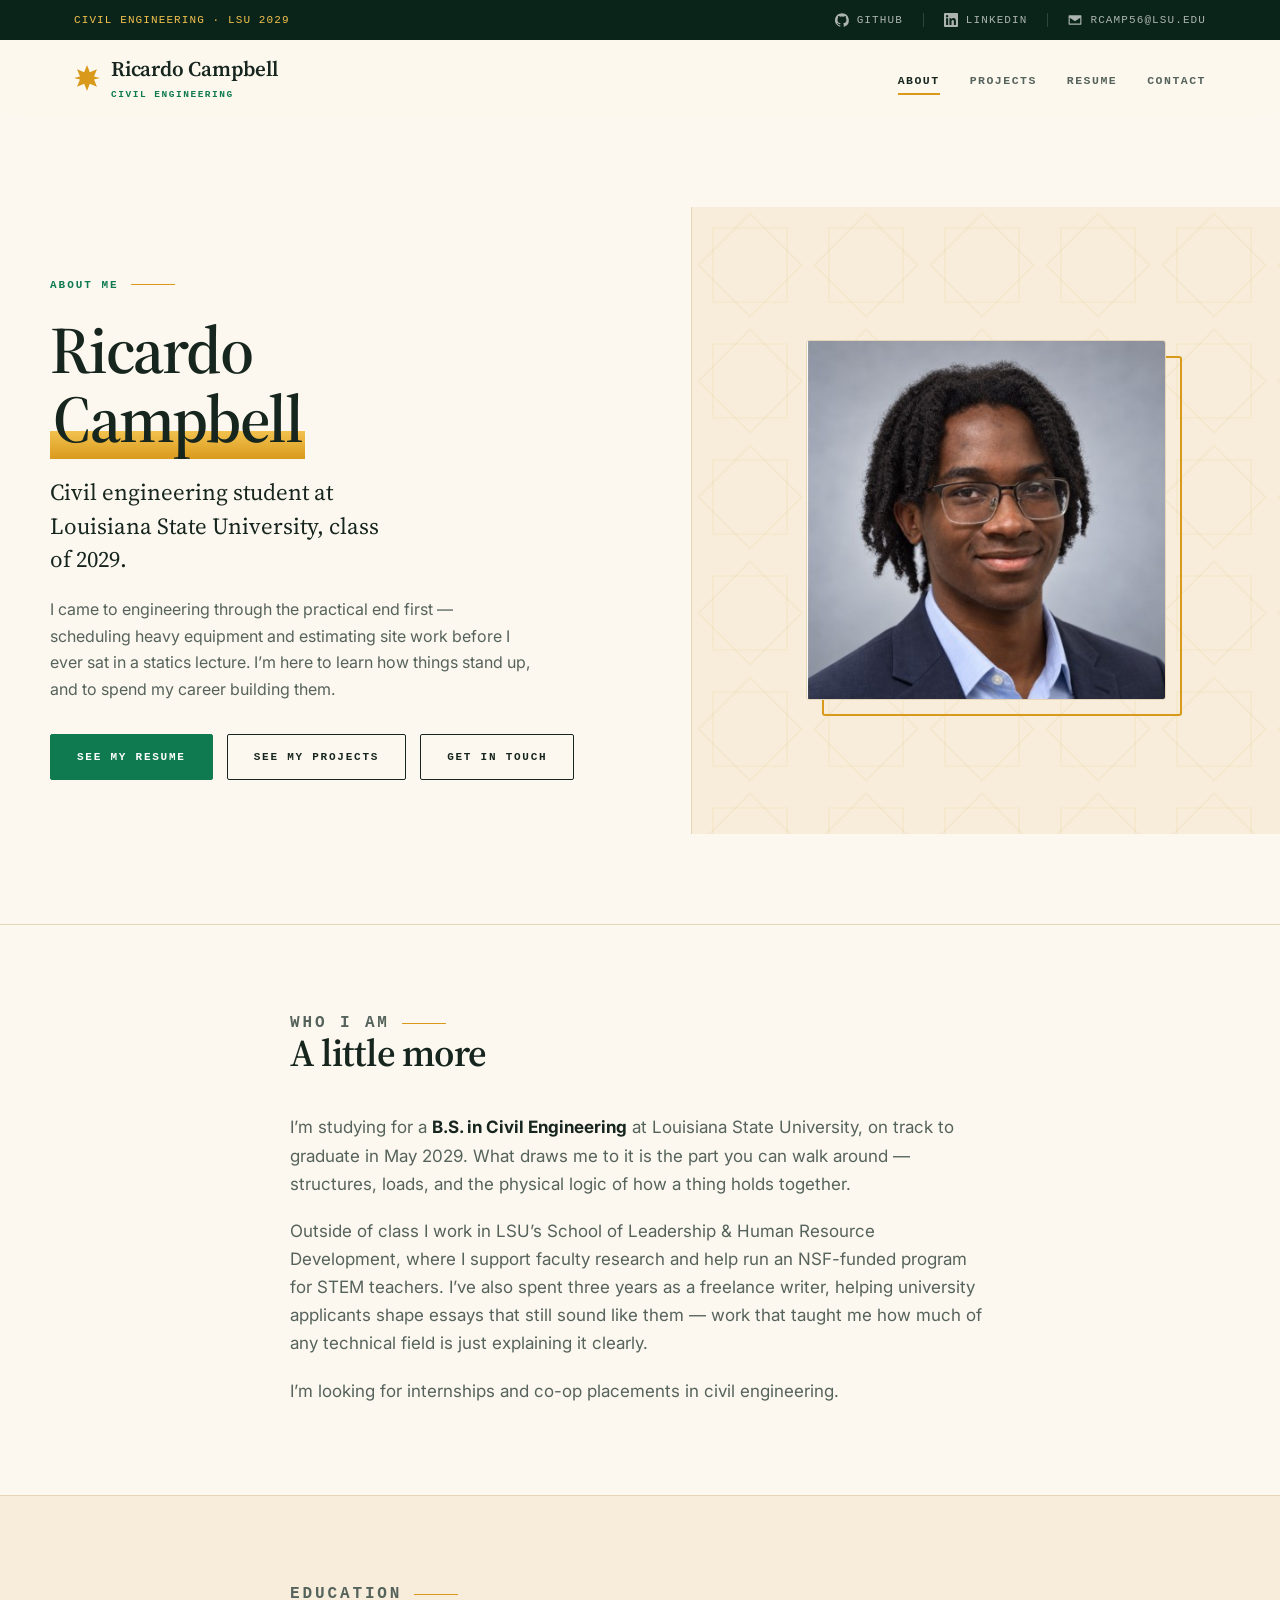
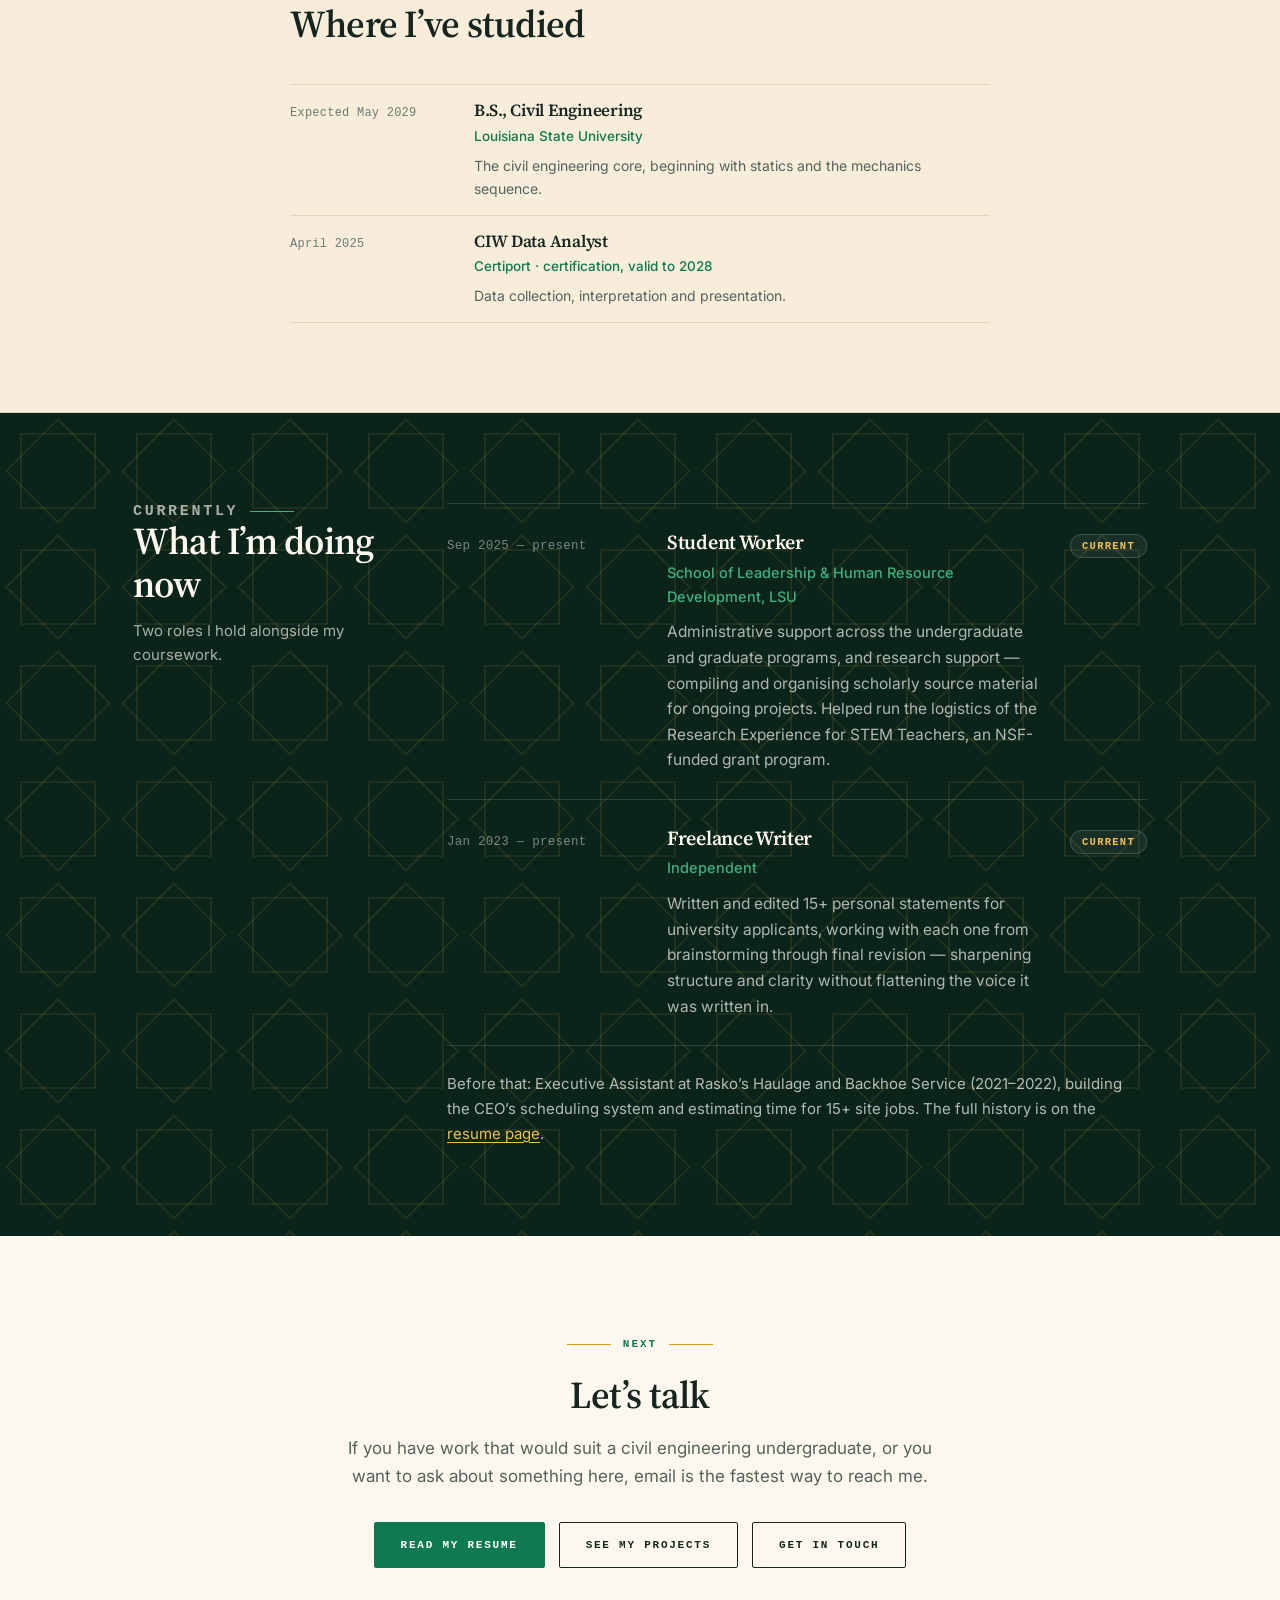
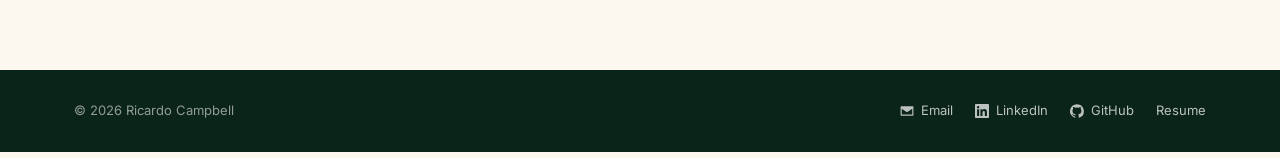
==== commit b0f3f1a6: "Add a Projects button, and make the pages work on a handset The hero button row gains "See my projec" ====
--- a/index.html
+++ b/index.html
@@ -80,6 +80,7 @@
       </p>
       <div class="btn-row">
         <a class="btn" href="resume.html">See my resume</a>
+        <a class="btn ghost" href="projects.html">See my projects</a>
         <a class="btn ghost" href="contact.html">Get in touch</a>
       </div>
     </div>
@@ -216,6 +217,7 @@
       </div>
       <div class="btn-row">
         <a class="btn" href="resume.html">Read my resume</a>
+        <a class="btn ghost" href="projects.html">See my projects</a>
         <a class="btn ghost" href="contact.html">Get in touch</a>
       </div>
     </div>
--- a/styles.css
+++ b/styles.css
@@ -56,7 +56,11 @@
 
 *, *::before, *::after { box-sizing: border-box; }
 
-html { scroll-behavior: smooth; scroll-padding-top: calc(var(--nav-h) + 16px); }
+html {
+  scroll-behavior: smooth;
+  scroll-padding-top: calc(var(--nav-h) + 16px);
+  -webkit-text-size-adjust: 100%;
+}
 
 body {
   margin: 0;
@@ -70,7 +74,12 @@
 img { max-width: 100%; height: auto; display: block; }
 a { color: inherit; }
 
-.wrap { max-width: var(--wrap); margin: 0 auto; padding: 0 var(--gutter); }
+.wrap {
+  max-width: var(--wrap); margin: 0 auto;
+  padding-inline:
+    max(var(--gutter), env(safe-area-inset-left))
+    max(var(--gutter), env(safe-area-inset-right));
+}
 .wrap.narrow { max-width: var(--measure); }
 
 /* ================= motion =================
@@ -705,3 +714,38 @@
 @media (max-width: 900px) {
   .page-head.with-drawing::before { background-position: right -180px center; opacity: 0.05; }
 }
+
+
+/* ==================================================================
+   PHONES
+   Touch targets, then the small layout changes that only make sense
+   on a handset. Nothing here affects the desktop rendering.
+   ================================================================== */
+
+@media (max-width: 820px) {
+
+  /* Apple and Android both ask for ~44px of tappable height. The links
+     below were 14px to 21px, which is a thumb-sized guess rather than a
+     target. Padding does the work, so nothing moves visually. */
+
+  .topbar .wrap { min-height: 0; gap: 8px; }
+  .topbar a { padding: 15px 10px; }
+
+  .menu-btn { padding: 15px 0; }
+
+  .foot-links { gap: 10px 20px; }
+  .foot-links a { padding: 12px 0; }
+
+  footer .wrap { gap: 6px; }
+
+  /* Full-width buttons: three of them were stacking into ragged rows of
+     different lengths, and a full-width bar is easier to hit besides. */
+  .btn-row { gap: 10px; }
+  .btn-row .btn { width: 100%; justify-content: center; }
+}
+
+@media (max-width: 620px) {
+  /* A 16:9 drawing is only ~180px tall on a phone. Squarer gives the plan
+     room to read as a drawing rather than a strip. */
+  .p-feature-shot { aspect-ratio: 4 / 3; }
+}
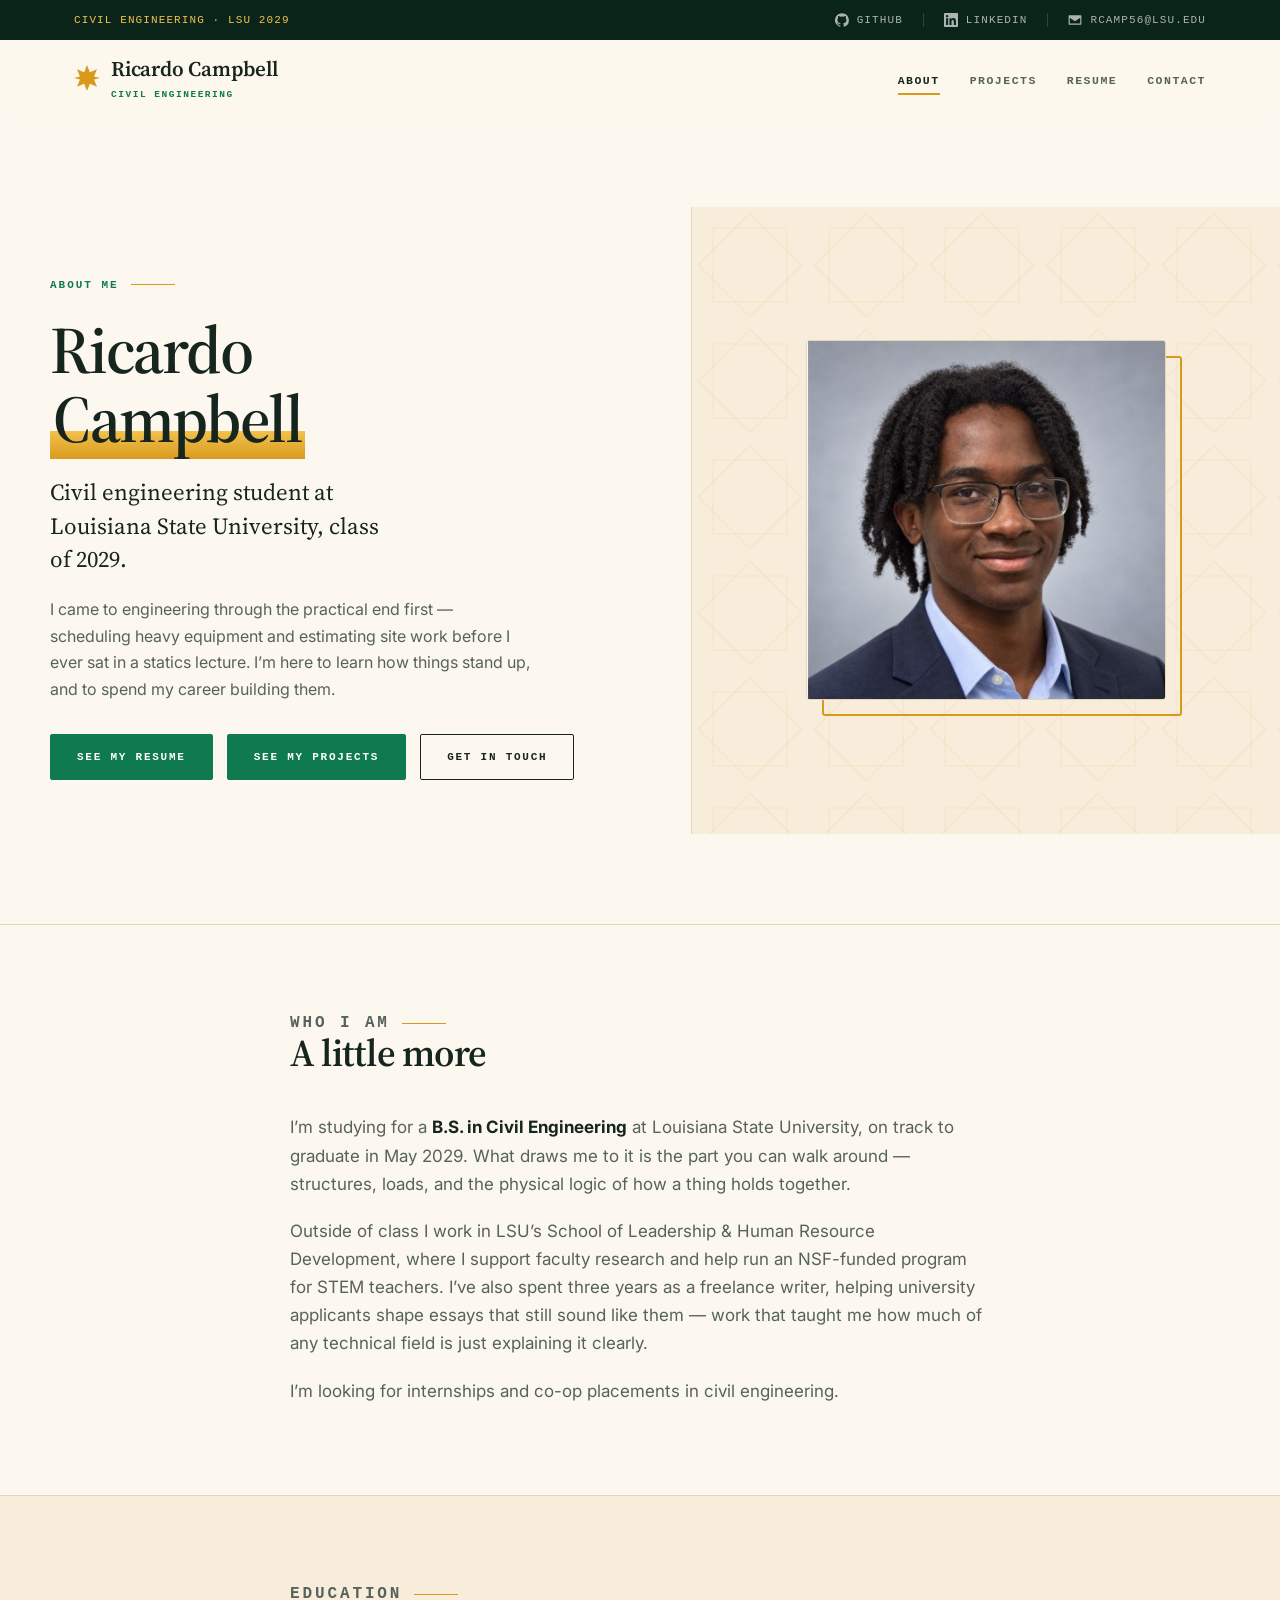
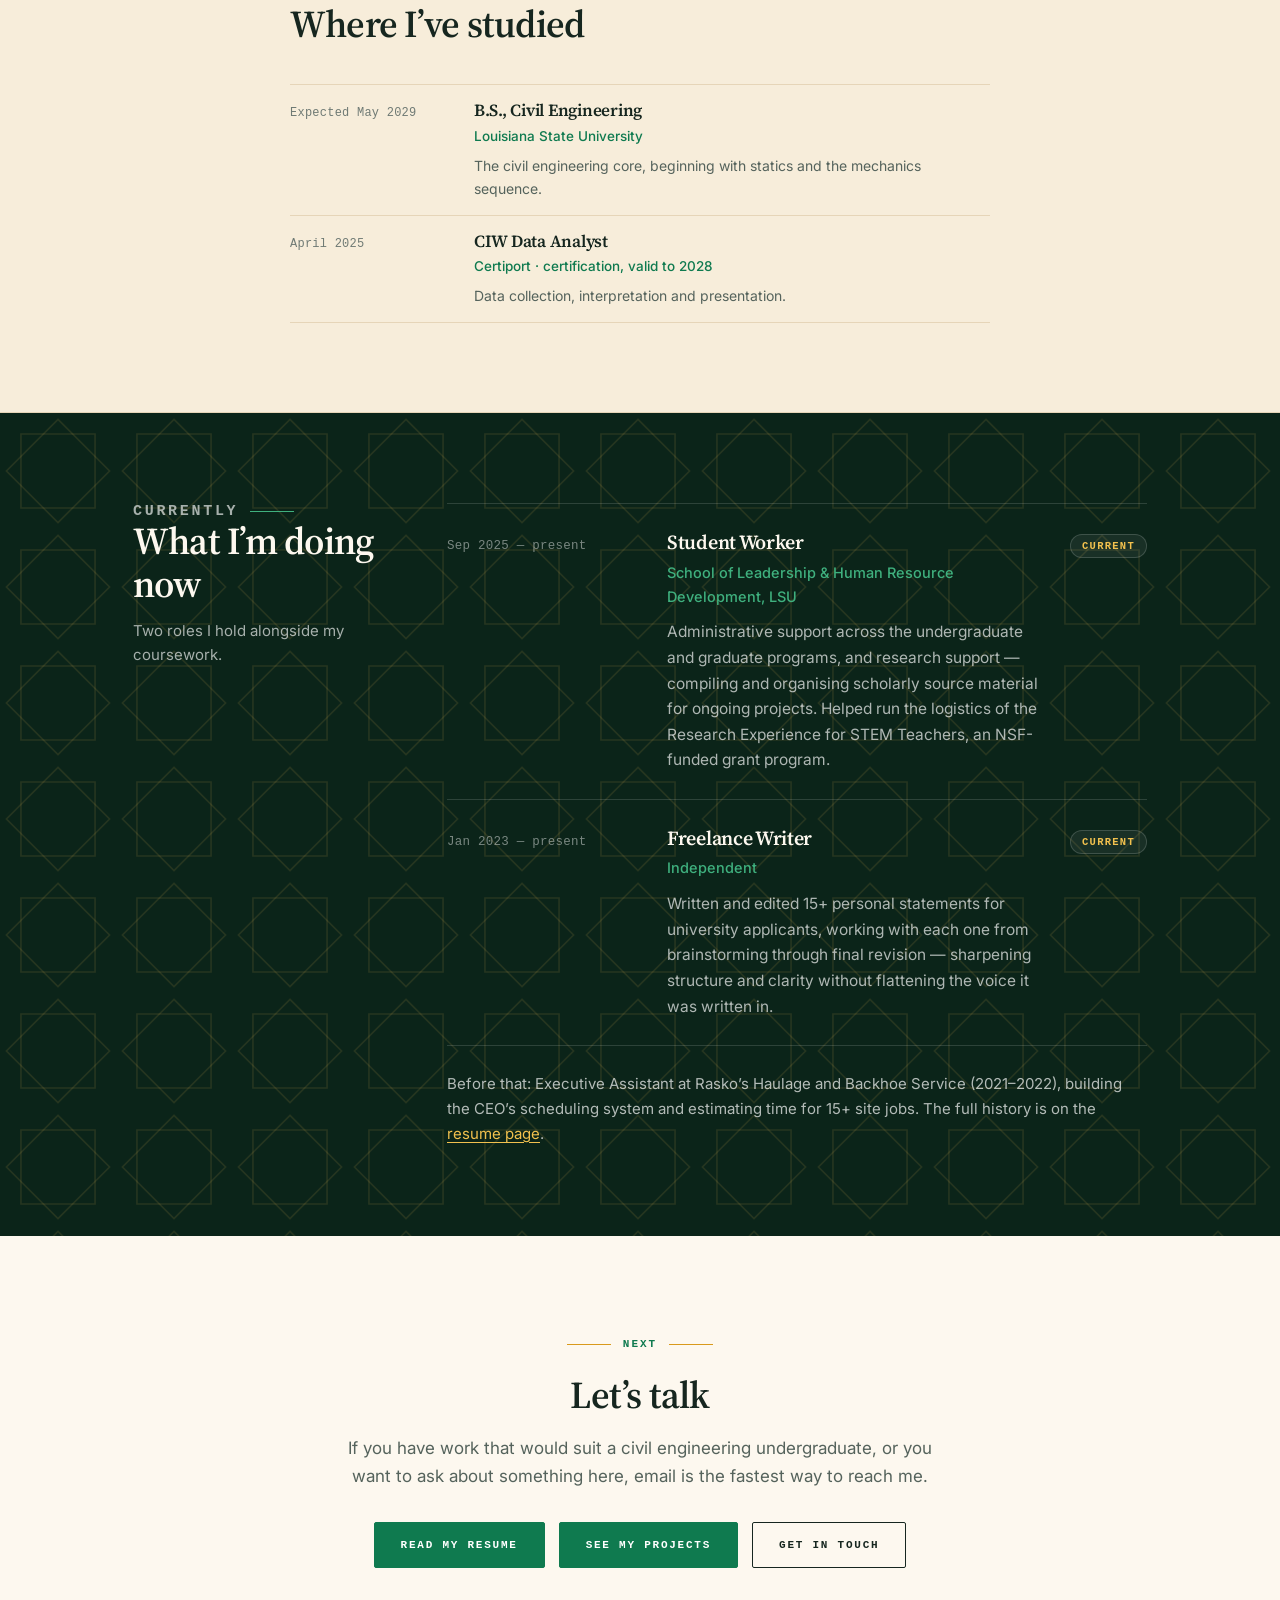
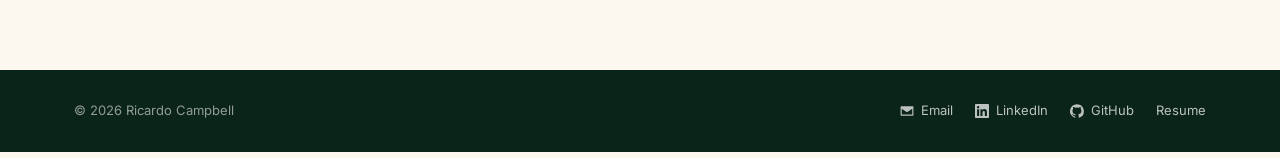
==== commit 16040099: "Give the projects button the same weight as the resume button Both are solid green now; Get in touch" ====
--- a/index.html
+++ b/index.html
@@ -80,7 +80,7 @@
       </p>
       <div class="btn-row">
         <a class="btn" href="resume.html">See my resume</a>
-        <a class="btn ghost" href="projects.html">See my projects</a>
+        <a class="btn" href="projects.html">See my projects</a>
         <a class="btn ghost" href="contact.html">Get in touch</a>
       </div>
     </div>
@@ -217,7 +217,7 @@
       </div>
       <div class="btn-row">
         <a class="btn" href="resume.html">Read my resume</a>
-        <a class="btn ghost" href="projects.html">See my projects</a>
+        <a class="btn" href="projects.html">See my projects</a>
         <a class="btn ghost" href="contact.html">Get in touch</a>
       </div>
     </div>
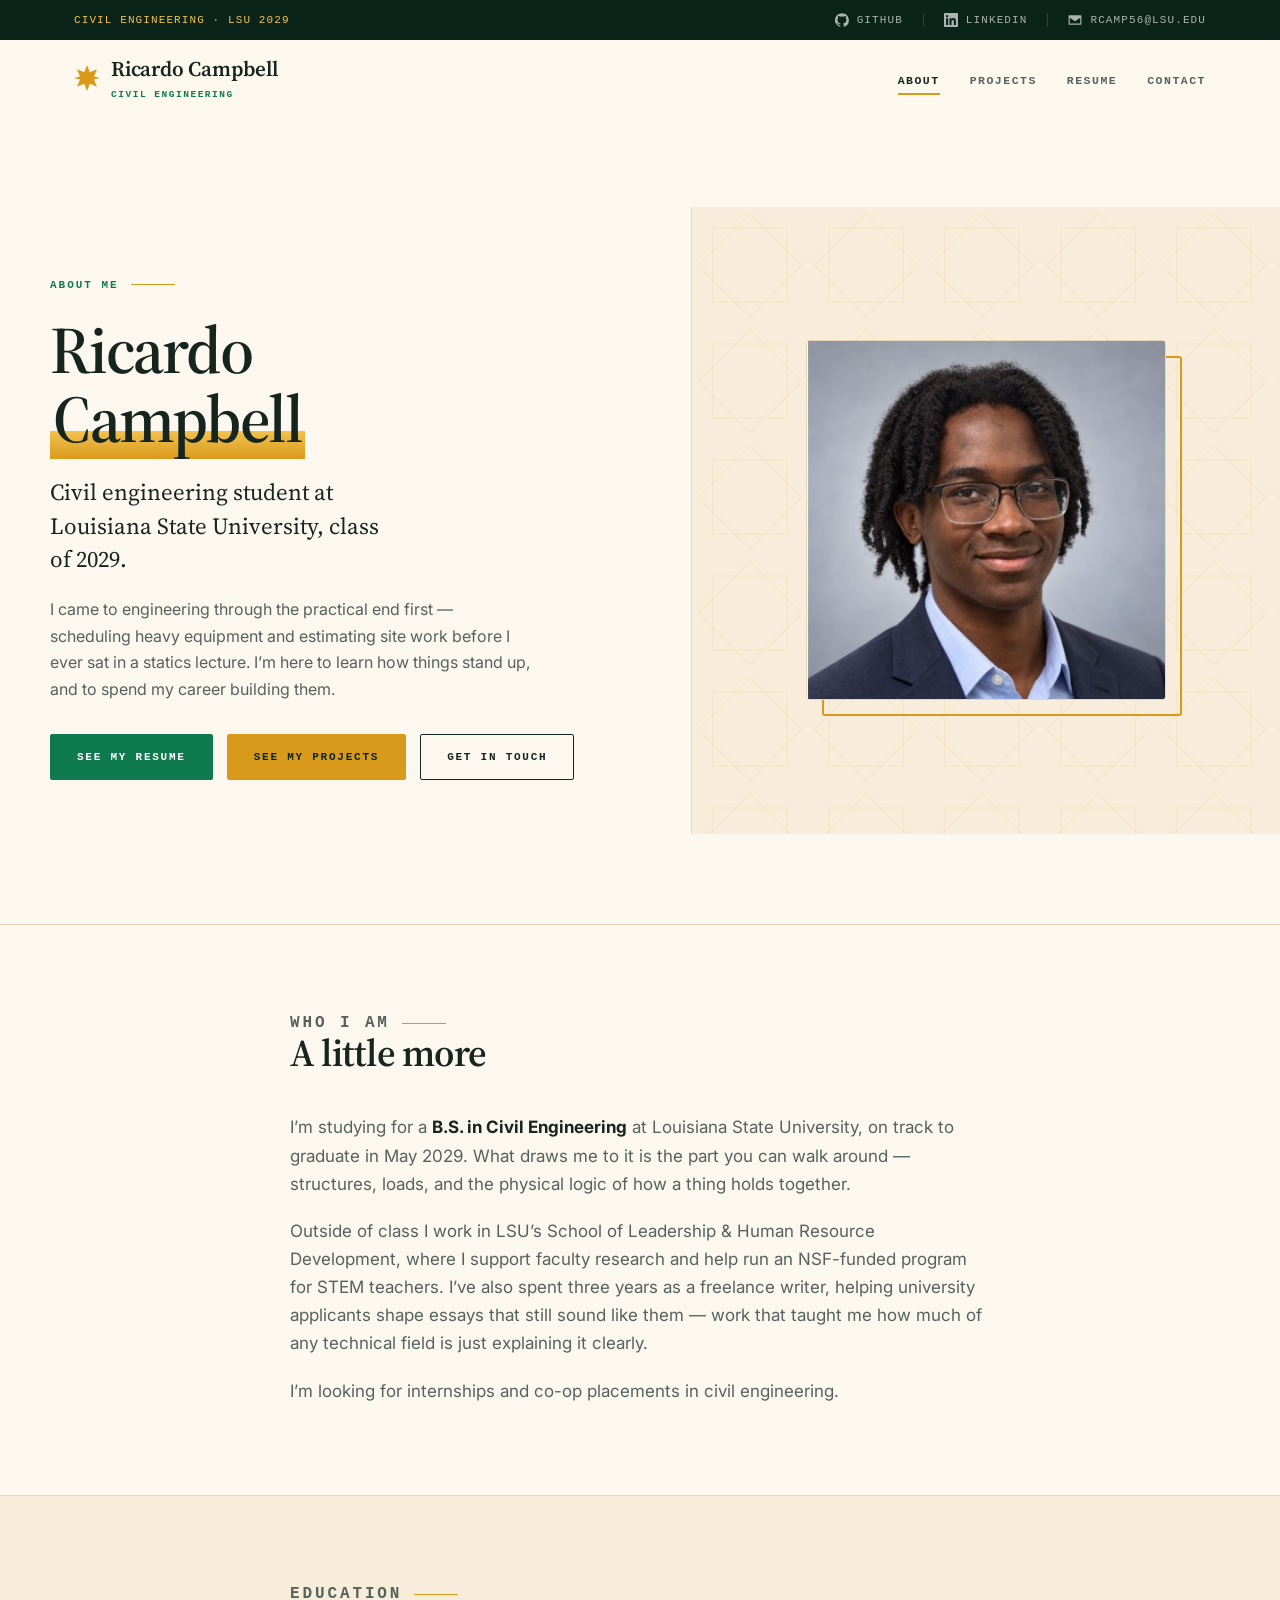
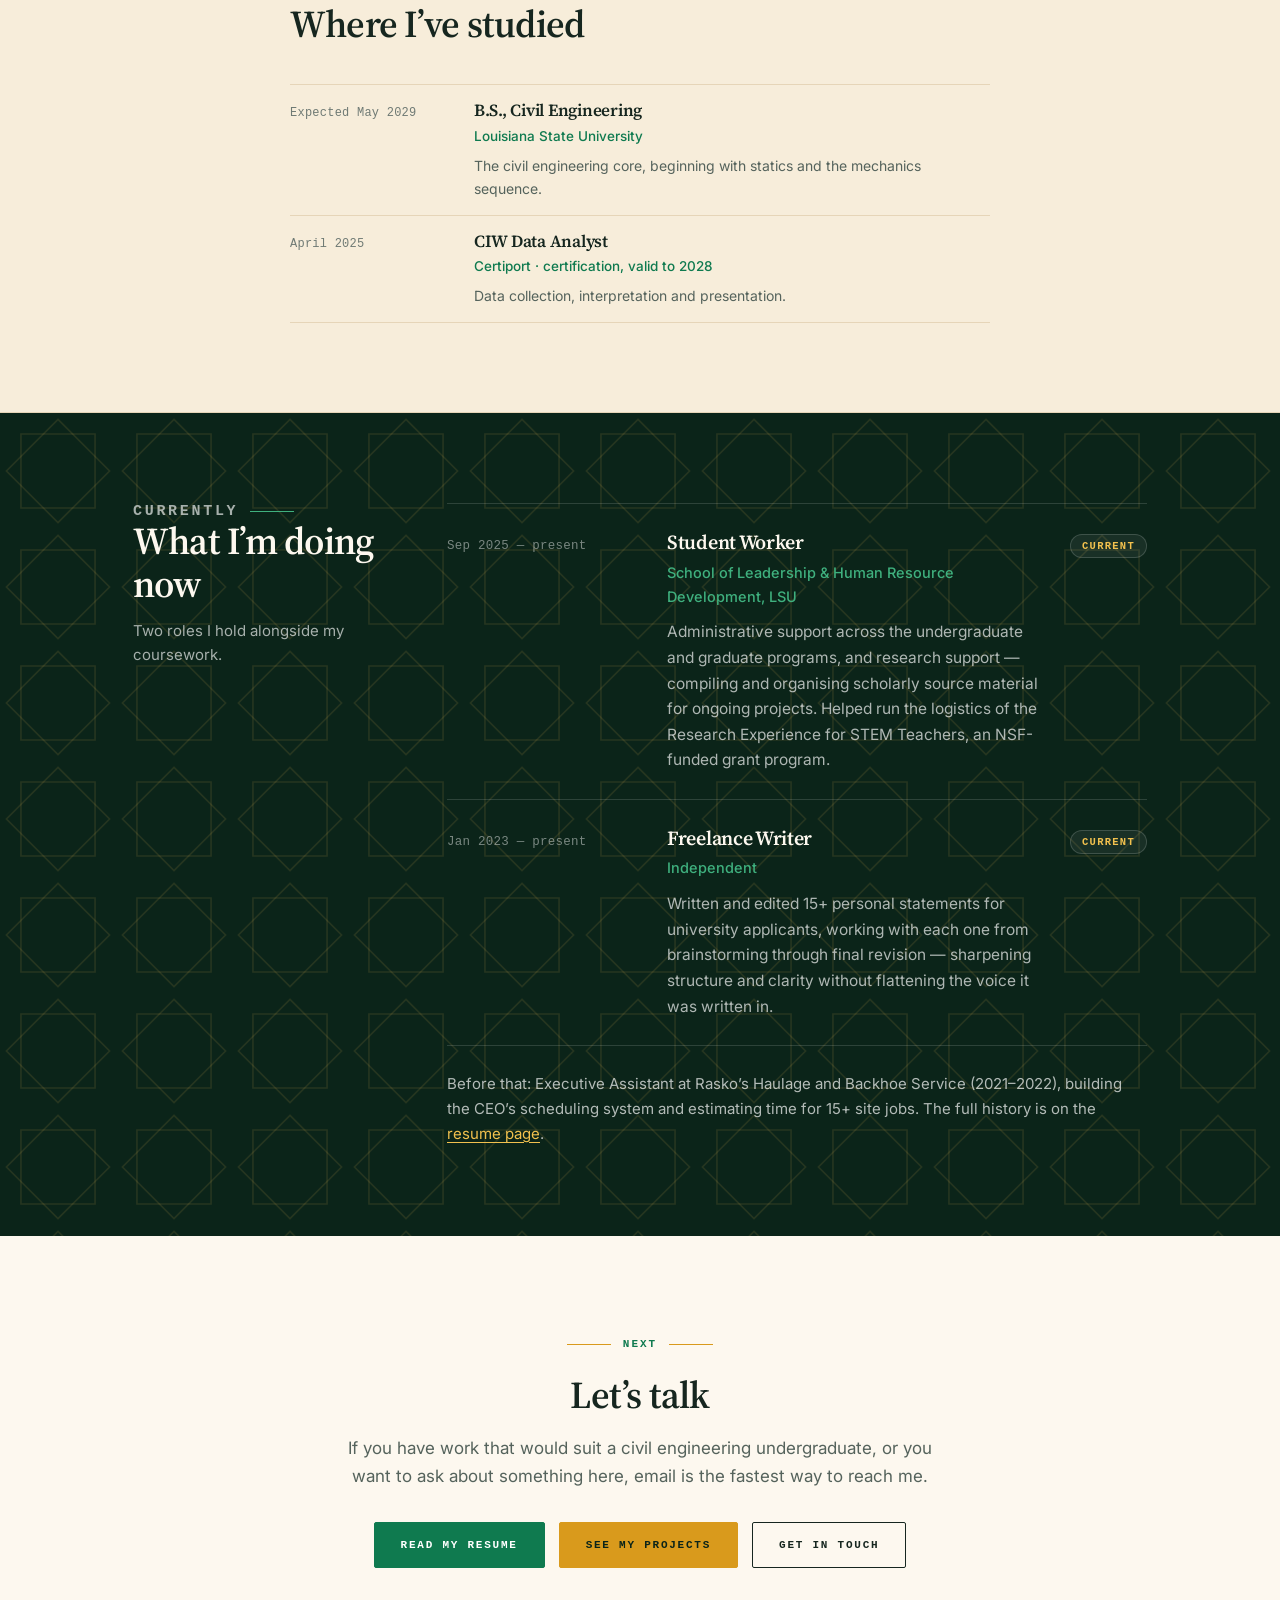
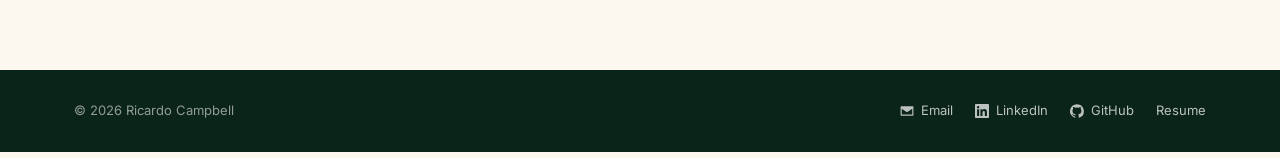
==== commit ce7d0488: "Make the projects button gold rather than a second green one Two identical green blocks read as one " ====
--- a/index.html
+++ b/index.html
@@ -80,7 +80,7 @@
       </p>
       <div class="btn-row">
         <a class="btn" href="resume.html">See my resume</a>
-        <a class="btn" href="projects.html">See my projects</a>
+        <a class="btn gold" href="projects.html">See my projects</a>
         <a class="btn ghost" href="contact.html">Get in touch</a>
       </div>
     </div>
@@ -217,7 +217,7 @@
       </div>
       <div class="btn-row">
         <a class="btn" href="resume.html">Read my resume</a>
-        <a class="btn" href="projects.html">See my projects</a>
+        <a class="btn gold" href="projects.html">See my projects</a>
         <a class="btn ghost" href="contact.html">Get in touch</a>
       </div>
     </div>
--- a/styles.css
+++ b/styles.css
@@ -303,6 +303,10 @@
 .btn:hover { background: var(--ink-2); border-color: var(--ink-2); transform: translateY(-2px); box-shadow: 0 6px 16px #16261f1f; }
 .btn.ghost { background: transparent; color: var(--ink); border-color: var(--ink); }
 .btn.ghost:hover { border-color: var(--gold); background: var(--paper-2); color: var(--ink); }
+/* the gold twin of .btn: same weight as the green one, different colour, so
+   two equally important links do not read as one green slab */
+.btn.gold { background: var(--gold); border-color: var(--gold); color: var(--ink-2); }
+.btn.gold:hover { background: var(--ink-2); border-color: var(--ink-2); color: var(--gold-lit); }
 .btn.on-dark { background: var(--gold); border-color: var(--gold); color: var(--ink-2); }
 .btn.on-dark:hover { background: var(--gold-lit); border-color: var(--gold-lit); color: var(--ink-2); }
 .btn.on-dark.ghost { background: transparent; color: var(--paper); border-color: #ffffff4d; }
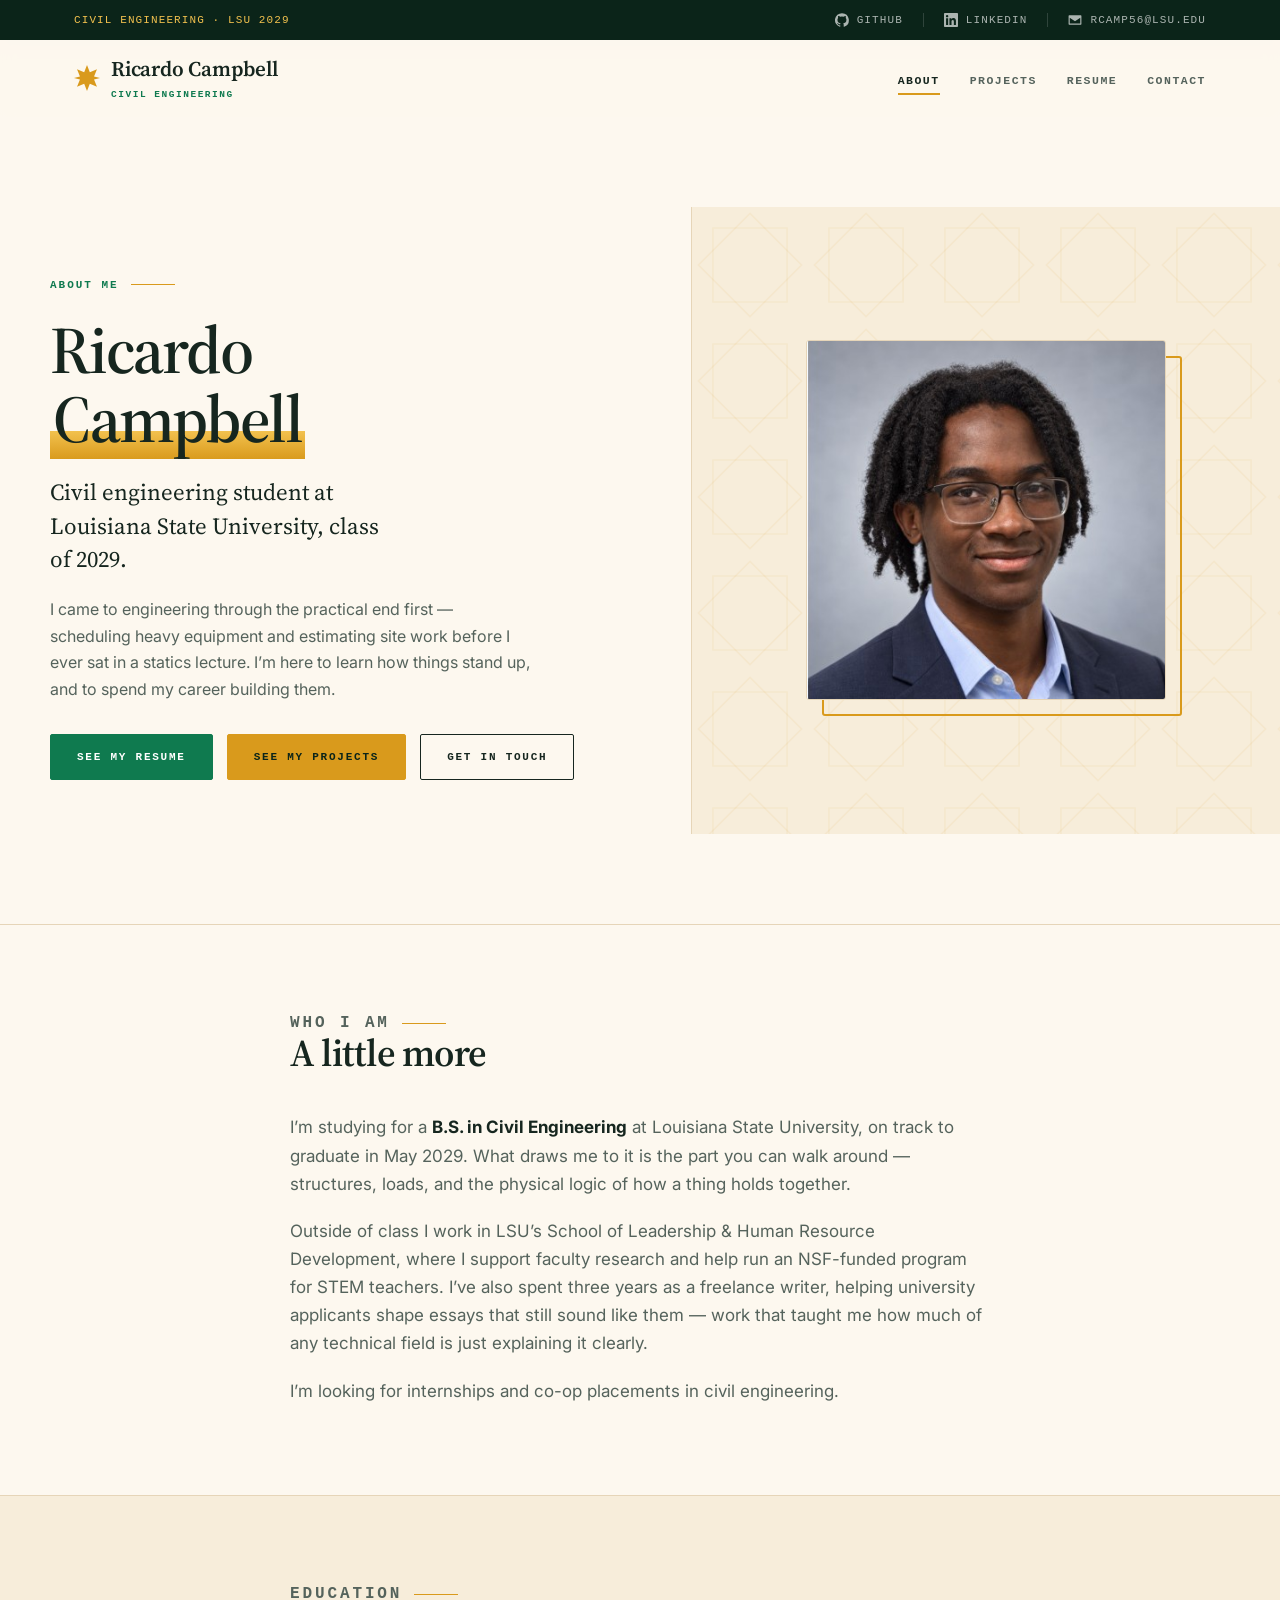
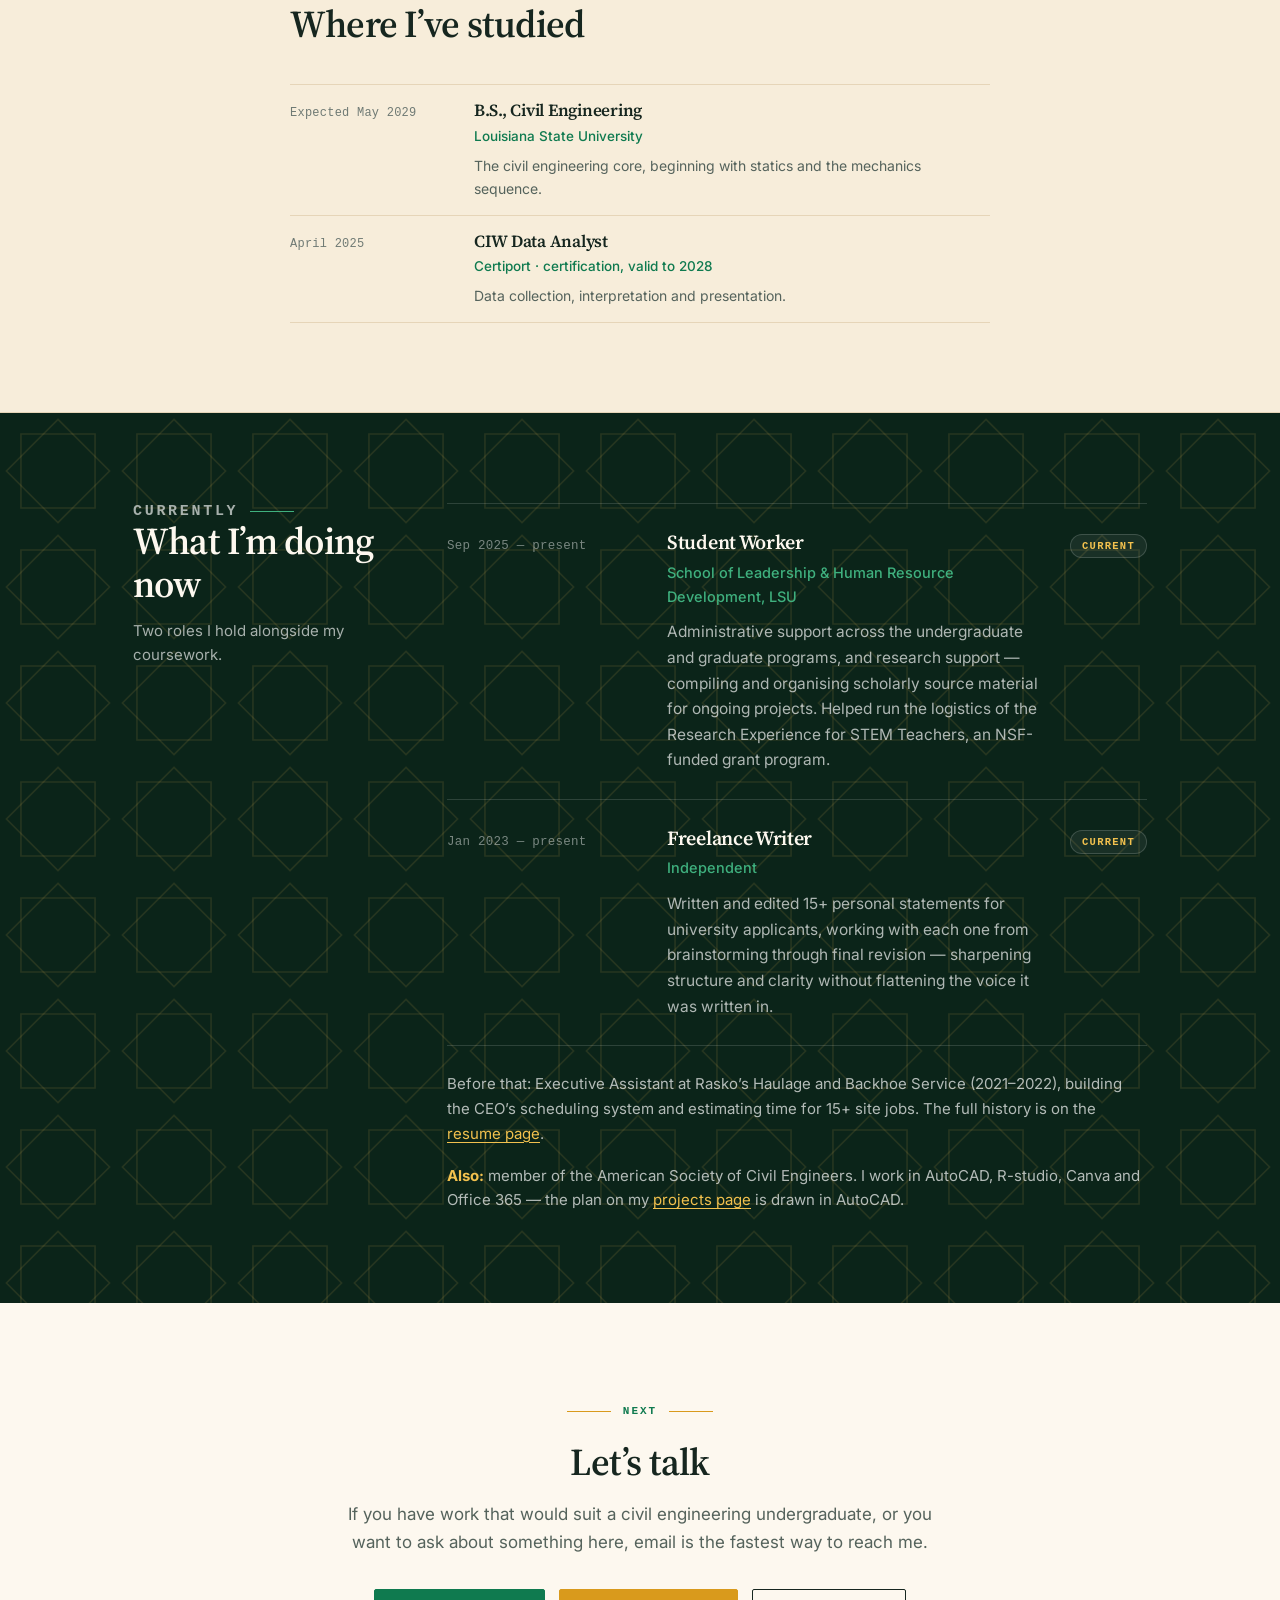
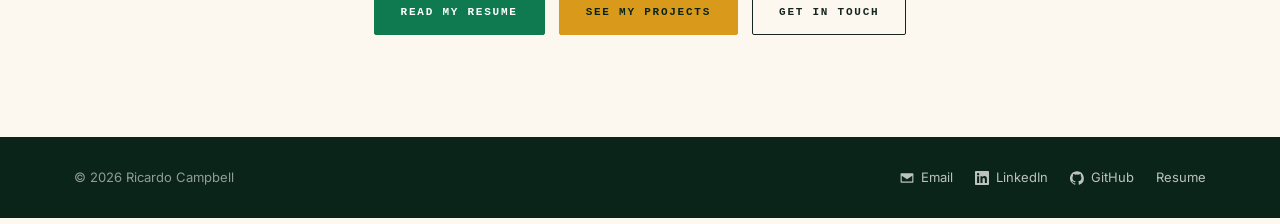
==== commit 8a0eeede: "Add ASCE membership and AutoCAD to the About page Both are on the September resume and neither appea" ====
--- a/index.html
+++ b/index.html
@@ -199,6 +199,11 @@
           for 15+ site jobs. The full history is on the
           <a href="resume.html">resume page</a>.
         </p>
+        <p>
+          <strong>Also:</strong> member of the American Society of Civil Engineers.
+          I work in AutoCAD, R-studio, Canva and Office 365 &mdash; the plan on my
+          <a href="projects.html">projects page</a> is drawn in AutoCAD.
+        </p>
       </div>
       </div>
     </div>
--- a/styles.css
+++ b/styles.css
@@ -698,25 +698,25 @@
 }
 
 /* ---------- the plan as a decorative ground ---------- */
-/* Swap assets/projects/plan-line.svg for a line export of the finished
-   drawing and this becomes specific to the work. Opacity is kept low enough
-   that body text over it still clears contrast comfortably. */
+/* The plan itself, line-only and near-transparent. Drop a newer export over
+   assets/projects/plan-line.png to update it. Opacity is kept low enough that
+   the heading over it still clears contrast comfortably. */
 
 .page-head.with-drawing { background-image: none; background-color: var(--paper-2); }
 .page-head.with-drawing::before {
   content: "";
   position: absolute; inset: 0;
-  background-image: url("assets/projects/plan-line.svg");
+  background-image: url("assets/projects/plan-line.png");
   background-repeat: no-repeat;
-  background-position: right -60px center;
-  background-size: auto 150%;
-  opacity: 0.07;
+  background-position: right 3% center;
+  background-size: auto 86%;
+  opacity: 0.09;
   pointer-events: none;
 }
 .page-head.with-drawing > .wrap { position: relative; z-index: 1; }
 
 @media (max-width: 900px) {
-  .page-head.with-drawing::before { background-position: right -180px center; opacity: 0.05; }
+  .page-head.with-drawing::before { background-position: right -22% center; background-size: auto 70%; opacity: 0.06; }
 }
 
 
